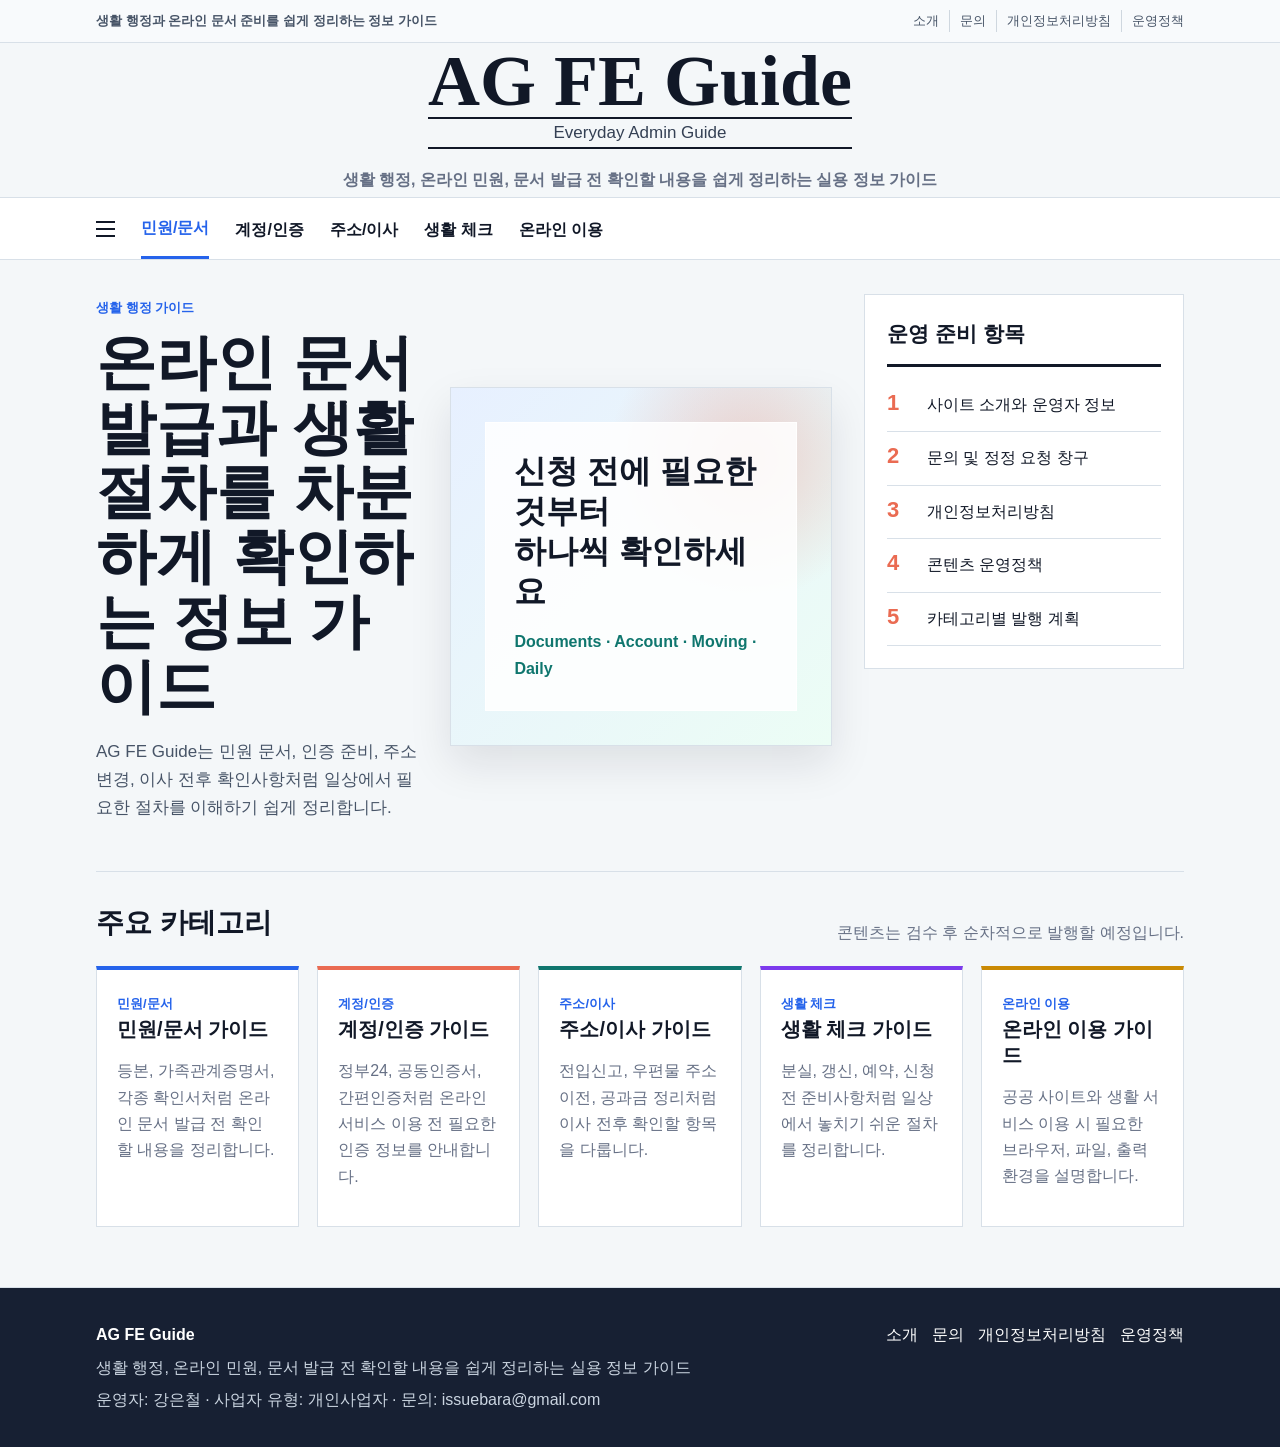
==== index.html @ 49040b3b "Initial ag-fe site" ====
<!doctype html>
<html lang="ko">
<head>
  <meta charset="utf-8">
  <meta name="viewport" content="width=device-width, initial-scale=1">
  <title>AG FE Guide | 생활 행정, 온라인 민원, 문서 발급 전 확인할 내용을 쉽게 정리하는 실용 정보 가이드</title>
  <meta name="description" content="생활 행정, 온라인 민원, 문서 발급 전 확인할 내용을 쉽게 정리하는 실용 정보 가이드">
  <link rel="stylesheet" href="./styles.css">
</head>
<body>
  <header class="topbar">
    <div class="container topbar-inner">
      <span>생활 행정과 온라인 문서 준비를 쉽게 정리하는 정보 가이드</span>
      <nav aria-label="보조 메뉴">
        <a href="./about.html">소개</a>
        <a href="./contact.html">문의</a>
        <a href="./privacy.html">개인정보처리방침</a>
        <a href="./terms.html">운영정책</a>
      </nav>
    </div>
  </header>
  <header class="masthead">
    <a class="logo" href="./" aria-label="AG FE Guide 홈">
      <strong>AG FE Guide</strong>
      <small>Everyday Admin Guide</small>
    </a>
    <p>생활 행정, 온라인 민원, 문서 발급 전 확인할 내용을 쉽게 정리하는 실용 정보 가이드</p>
  </header>
  <nav class="category-nav" aria-label="주요 카테고리">
    <div class="container category-inner">
      <span class="menu-icon" aria-hidden="true"></span>
      <a href="./category-documents.html">민원/문서</a>
        <a href="./category-account.html">계정/인증</a>
        <a href="./category-home.html">주소/이사</a>
        <a href="./category-daily.html">생활 체크</a>
        <a href="./category-digital.html">온라인 이용</a>
    </div>
  </nav>
  <main class="container home">
    <section class="hero">
      <div class="hero-copy">
        <span class="eyebrow">생활 행정 가이드</span>
        <h1>온라인 문서 발급과 생활 절차를 차분하게 확인하는 정보 가이드</h1>
        <p>AG FE Guide는 민원 문서, 인증 준비, 주소 변경, 이사 전후 확인사항처럼 일상에서 필요한 절차를 이해하기 쉽게 정리합니다.</p>
      </div>
      <div class="hero-visual" aria-hidden="true">
        <div class="visual-card">
          <strong>신청 전에 필요한 것부터<br>하나씩 확인하세요</strong>
          <span>Documents · Account · Moving · Daily</span>
        </div>
      </div>
    </section>
    <aside class="side-panel">
      <h2>운영 준비 항목</h2>
      <ol>
        <li><a href="./about.html">사이트 소개와 운영자 정보</a></li>
        <li><a href="./contact.html">문의 및 정정 요청 창구</a></li>
        <li><a href="./privacy.html">개인정보처리방침</a></li>
        <li><a href="./terms.html">콘텐츠 운영정책</a></li>
        <li><a href="./category-documents.html">카테고리별 발행 계획</a></li>
      </ol>
    </aside>
    <section class="section">
      <div class="section-head">
        <h2>주요 카테고리</h2>
        <p>콘텐츠는 검수 후 순차적으로 발행할 예정입니다.</p>
      </div>
      <div class="category-grid">
        <article class="category-card">
  <span class="meta">민원/문서</span>
  <h3><a href="./category-documents.html">민원/문서 가이드</a></h3>
  <p>등본, 가족관계증명서, 각종 확인서처럼 온라인 문서 발급 전 확인할 내용을 정리합니다.</p>
</article>
        <article class="category-card">
  <span class="meta">계정/인증</span>
  <h3><a href="./category-account.html">계정/인증 가이드</a></h3>
  <p>정부24, 공동인증서, 간편인증처럼 온라인 서비스 이용 전 필요한 인증 정보를 안내합니다.</p>
</article>
        <article class="category-card">
  <span class="meta">주소/이사</span>
  <h3><a href="./category-home.html">주소/이사 가이드</a></h3>
  <p>전입신고, 우편물 주소 이전, 공과금 정리처럼 이사 전후 확인할 항목을 다룹니다.</p>
</article>
        <article class="category-card">
  <span class="meta">생활 체크</span>
  <h3><a href="./category-daily.html">생활 체크 가이드</a></h3>
  <p>분실, 갱신, 예약, 신청 전 준비사항처럼 일상에서 놓치기 쉬운 절차를 정리합니다.</p>
</article>
        <article class="category-card">
  <span class="meta">온라인 이용</span>
  <h3><a href="./category-digital.html">온라인 이용 가이드</a></h3>
  <p>공공 사이트와 생활 서비스 이용 시 필요한 브라우저, 파일, 출력 환경을 설명합니다.</p>
</article>
      </div>
    </section>
  </main>
  <footer class="footer">
    <div class="container footer-inner">
      <div>
        <strong>AG FE Guide</strong>
        <p>생활 행정, 온라인 민원, 문서 발급 전 확인할 내용을 쉽게 정리하는 실용 정보 가이드</p>
        <p>운영자: 강은철 · 사업자 유형: 개인사업자 · 문의: issuebara@gmail.com</p>
      </div>
      <nav aria-label="푸터 메뉴">
        <a href="./about.html">소개</a>
        <a href="./contact.html">문의</a>
        <a href="./privacy.html">개인정보처리방침</a>
        <a href="./terms.html">운영정책</a>
      </nav>
    </div>
  </footer>
</body>
</html>
---- styles.css ----
:root {
  --ink: #111827;
  --muted: #667085;
  --line: #d8e0e8;
  --paper: #ffffff;
  --wash: #f4f7f9;
  --blue: #2563eb;
  --teal: #0f766e;
  --coral: #ea6b52;
  --gold: #ca8a04;
}
* { box-sizing: border-box; }
body {
  margin: 0;
  background: var(--wash);
  color: var(--ink);
  font-family: Arial, "Malgun Gothic", sans-serif;
  line-height: 1.65;
}
a { color: inherit; text-decoration: none; }
.container { width: min(1088px, calc(100% - 32px)); margin: 0 auto; }
.topbar {
  background: #f8fafc;
  border-bottom: 1px solid var(--line);
  color: #475467;
  font-size: 13px;
}
.topbar-inner {
  display: flex;
  min-height: 42px;
  align-items: center;
  justify-content: space-between;
  gap: 18px;
}
.topbar span { font-weight: 700; }
.topbar nav { display: flex; flex-wrap: wrap; gap: 0; }
.topbar a { padding: 0 10px; border-right: 1px solid #cfd7df; }
.topbar a:first-child { padding-left: 0; }
.topbar a:last-child { border-right: 0; padding-right: 0; }
.masthead {
  display: grid;
  min-height: 154px;
  place-items: center;
  text-align: center;
}
.logo { display: inline-grid; place-items: center; gap: 2px; }
.logo strong {
  font-family: Georgia, "Times New Roman", serif;
  font-size: clamp(42px, 7vw, 72px);
  line-height: .95;
}
.logo small {
  display: block;
  width: 100%;
  border-top: 2px solid var(--ink);
  border-bottom: 2px solid var(--ink);
  color: #344054;
  font-size: 17px;
}
.masthead p {
  max-width: 760px;
  margin: 10px 0 0;
  color: var(--muted);
  font-weight: 700;
}
.category-nav {
  background: #fff;
  border-top: 1px solid var(--line);
  border-bottom: 1px solid var(--line);
}
.category-inner {
  display: flex;
  min-height: 56px;
  align-items: center;
  gap: 26px;
  overflow-x: auto;
}
.menu-icon, .menu-icon::before, .menu-icon::after {
  display: block;
  width: 19px;
  height: 2px;
  background: var(--ink);
}
.menu-icon { position: relative; flex: 0 0 auto; }
.menu-icon::before, .menu-icon::after { content: ""; position: absolute; left: 0; }
.menu-icon::before { top: -7px; }
.menu-icon::after { top: 7px; }
.category-inner a {
  flex: 0 0 auto;
  padding: 17px 0 15px;
  font-weight: 900;
  font-size: 16px;
}
.category-inner a:first-of-type {
  color: var(--blue);
  border-bottom: 3px solid var(--blue);
}
.home {
  display: grid;
  grid-template-columns: minmax(0, 1fr) 320px;
  gap: 32px;
  padding: 34px 0 60px;
}
.hero {
  display: grid;
  grid-template-columns: minmax(310px, .85fr) minmax(380px, 1fr);
  gap: 30px;
  align-items: center;
}
.hero-copy h1 {
  margin: 10px 0 18px;
  font-size: clamp(38px, 5vw, 60px);
  line-height: 1.08;
}
.eyebrow, .meta { color: var(--blue); font-size: 13px; font-weight: 900; }
.hero-copy p { color: #475467; font-size: 17px; }
.hero-visual {
  min-height: 320px;
  padding: 34px;
  background:
    radial-gradient(circle at 78% 20%, rgba(234,107,82,.28), transparent 34%),
    linear-gradient(135deg, #e7f0ff, #ecfdf5);
  border: 1px solid var(--line);
  box-shadow: 0 18px 40px rgba(15, 23, 42, .1);
}
.visual-card {
  height: 100%;
  min-height: 252px;
  padding: 28px;
  background: rgba(255,255,255,.86);
  border: 1px solid rgba(255,255,255,.9);
}
.visual-card strong { display: block; font-size: 32px; line-height: 1.25; }
.visual-card span { display: inline-block; margin-top: 18px; color: var(--teal); font-weight: 900; }
.side-panel {
  align-self: start;
  padding: 22px;
  background: #fff;
  border: 1px solid var(--line);
}
.side-panel h2 {
  margin: 0 0 12px;
  padding-bottom: 12px;
  border-bottom: 3px solid var(--ink);
  font-size: 21px;
}
.side-panel ol { margin: 0; padding: 0; list-style: none; counter-reset: rank; }
.side-panel li {
  display: grid;
  grid-template-columns: 30px 1fr;
  gap: 10px;
  padding: 13px 0;
  border-bottom: 1px solid var(--line);
  counter-increment: rank;
}
.side-panel li::before {
  content: counter(rank);
  color: var(--coral);
  font-size: 22px;
  font-weight: 900;
  line-height: 1;
}
.section {
  grid-column: 1 / -1;
  padding-top: 28px;
  border-top: 1px solid var(--line);
}
.section-head {
  display: flex;
  align-items: end;
  justify-content: space-between;
  gap: 18px;
  margin-bottom: 20px;
}
.section-head h2 { margin: 0; font-size: 28px; }
.section-head p { margin: 0; color: var(--muted); }
.category-grid {
  display: grid;
  grid-template-columns: repeat(5, minmax(0, 1fr));
  gap: 18px;
}
.category-card {
  min-height: 190px;
  padding: 20px;
  background: #fff;
  border: 1px solid var(--line);
  border-top: 4px solid var(--blue);
}
.category-card:nth-child(2) { border-top-color: var(--coral); }
.category-card:nth-child(3) { border-top-color: var(--teal); }
.category-card:nth-child(4) { border-top-color: #7c3aed; }
.category-card:nth-child(5) { border-top-color: var(--gold); }
.category-card h3 { margin: 0 0 10px; font-size: 20px; line-height: 1.3; }
.category-card p, .page-copy p, .footer p { color: var(--muted); }
.page {
  width: min(900px, calc(100% - 32px));
  margin: 0 auto;
  padding: 42px 0 64px;
}
.page h1 {
  margin: 10px 0 18px;
  padding-bottom: 18px;
  border-bottom: 1px solid var(--line);
  font-size: clamp(34px, 5vw, 52px);
  line-height: 1.12;
}
.page-copy {
  padding: 30px;
  background: #fff;
  border: 1px solid var(--line);
}
.page-copy h2 { margin-top: 30px; font-size: 24px; }
.page-copy ul { padding-left: 20px; }
.footer {
  border-top: 1px solid var(--line);
  background: #172033;
  color: #fff;
  padding: 34px 0;
}
.footer-inner {
  display: flex;
  justify-content: space-between;
  gap: 24px;
}
.footer nav { display: flex; flex-wrap: wrap; gap: 14px; }
.footer p { margin: 6px 0 0; color: #cbd5e1; }
@media (max-width: 960px) {
  .topbar-inner, .section-head, .footer-inner { align-items: flex-start; flex-direction: column; }
  .home { grid-template-columns: 1fr; }
  .hero { grid-template-columns: 1fr; }
  .category-grid { grid-template-columns: repeat(2, minmax(0, 1fr)); }
}
@media (max-width: 580px) {
  .container, .page { width: min(100% - 24px, 1088px); }
  .masthead { min-height: 136px; }
  .category-inner { gap: 18px; }
  .hero-copy h1, .page h1 { font-size: 34px; }
  .category-grid { grid-template-columns: 1fr; }
  .page-copy { padding: 22px; }
}
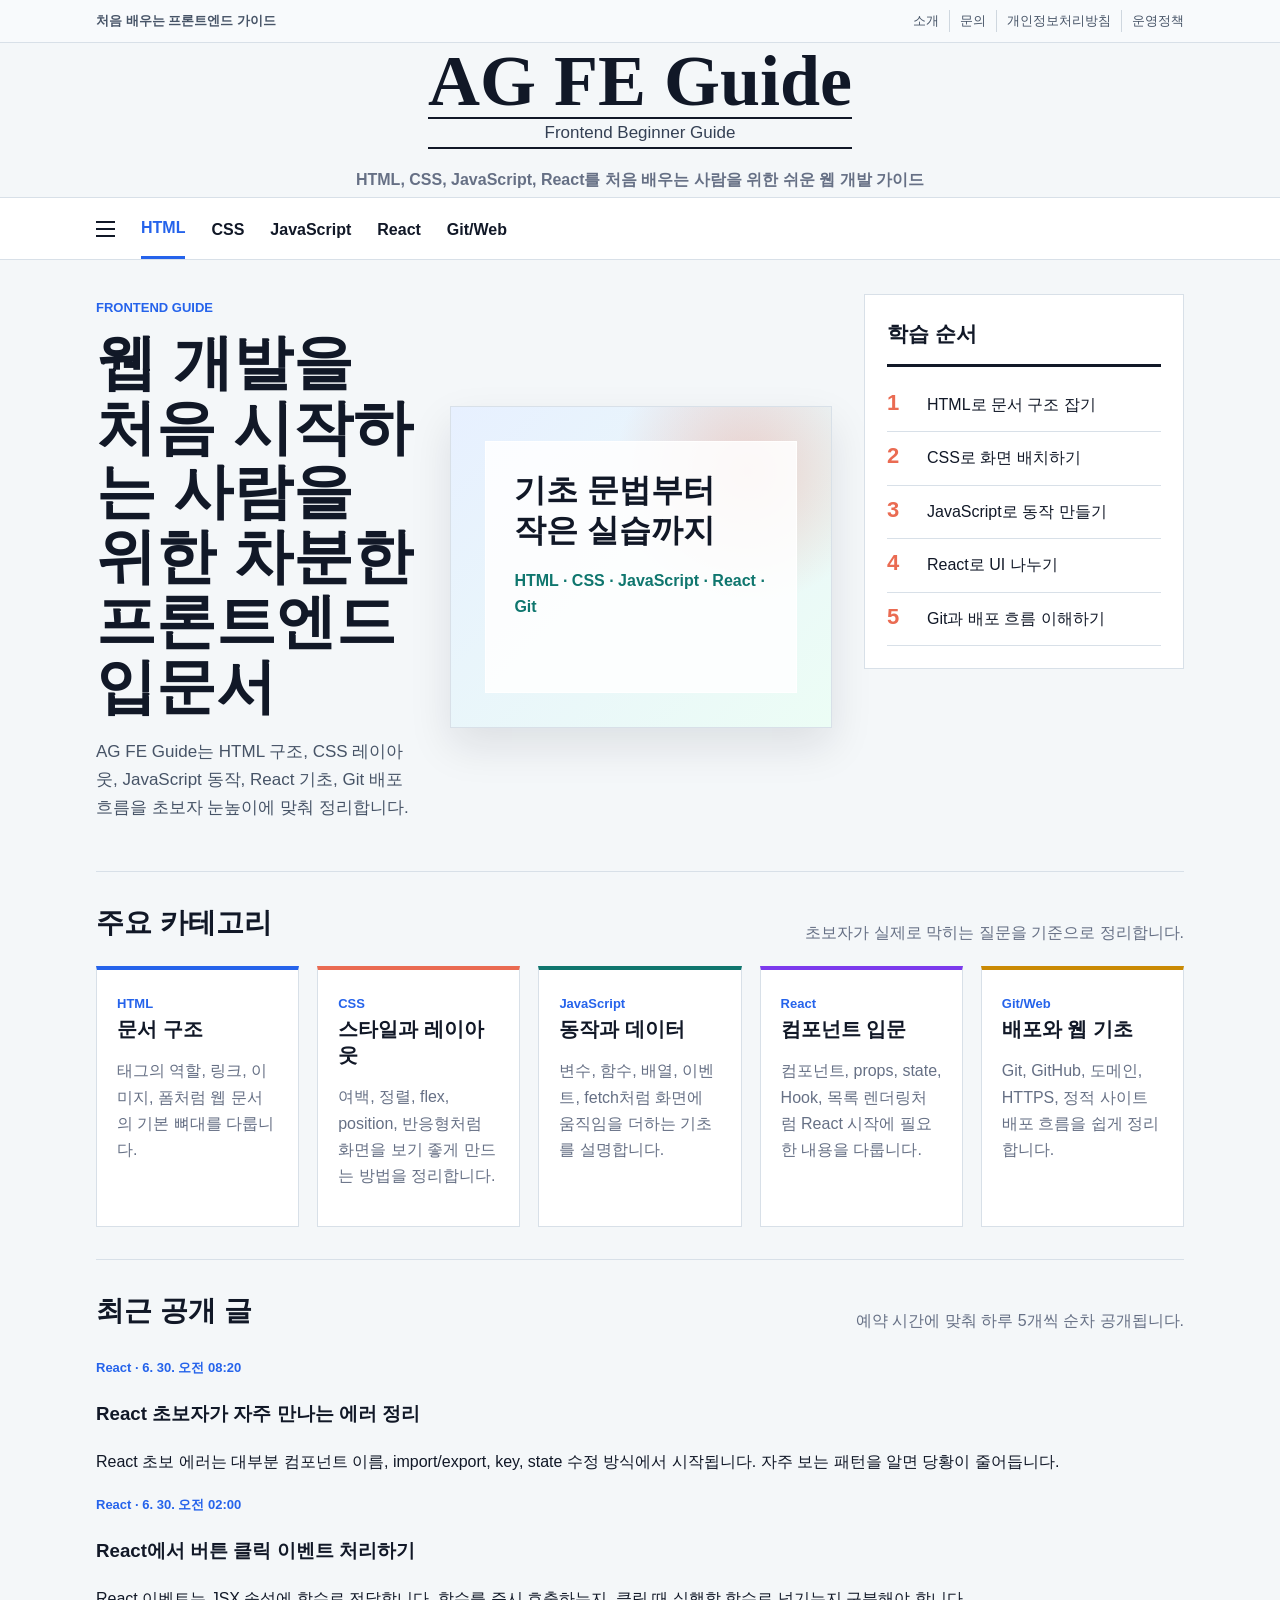
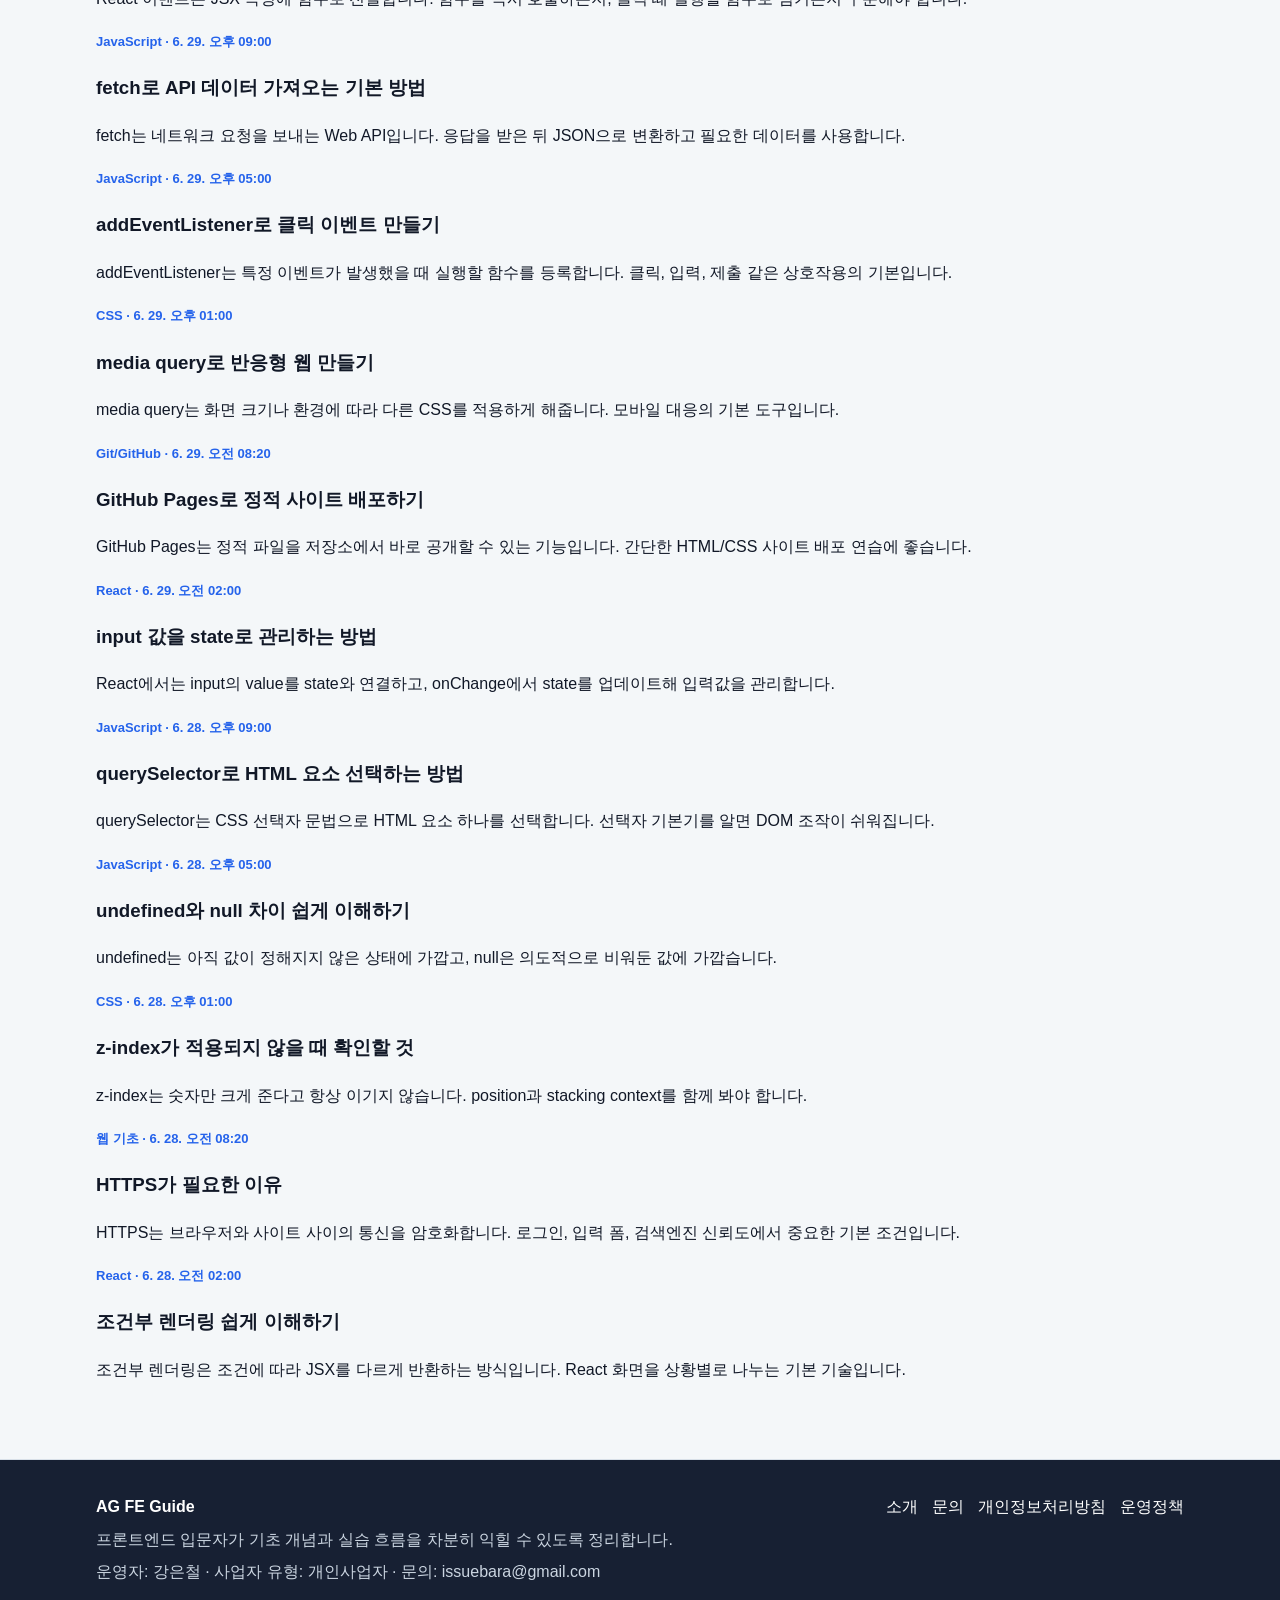
==== commit e4a20683: "Update homepage for frontend scheduled posts" ====
--- a/index.html
+++ b/index.html
@@ -3,14 +3,14 @@
 <head>
   <meta charset="utf-8">
   <meta name="viewport" content="width=device-width, initial-scale=1">
-  <title>AG FE Guide | 생활 행정, 온라인 민원, 문서 발급 전 확인할 내용을 쉽게 정리하는 실용 정보 가이드</title>
-  <meta name="description" content="생활 행정, 온라인 민원, 문서 발급 전 확인할 내용을 쉽게 정리하는 실용 정보 가이드">
+  <title>AG FE Guide | 처음 배우는 프론트엔드 가이드</title>
+  <meta name="description" content="HTML, CSS, JavaScript, React를 처음 배우는 사람을 위한 쉬운 프론트엔드 입문 가이드입니다.">
   <link rel="stylesheet" href="./styles.css">
 </head>
 <body>
   <header class="topbar">
     <div class="container topbar-inner">
-      <span>생활 행정과 온라인 문서 준비를 쉽게 정리하는 정보 가이드</span>
+      <span>처음 배우는 프론트엔드 가이드</span>
       <nav aria-label="보조 메뉴">
         <a href="./about.html">소개</a>
         <a href="./contact.html">문의</a>
@@ -22,83 +22,70 @@
   <header class="masthead">
     <a class="logo" href="./" aria-label="AG FE Guide 홈">
       <strong>AG FE Guide</strong>
-      <small>Everyday Admin Guide</small>
+      <small>Frontend Beginner Guide</small>
     </a>
-    <p>생활 행정, 온라인 민원, 문서 발급 전 확인할 내용을 쉽게 정리하는 실용 정보 가이드</p>
+    <p>HTML, CSS, JavaScript, React를 처음 배우는 사람을 위한 쉬운 웹 개발 가이드</p>
   </header>
   <nav class="category-nav" aria-label="주요 카테고리">
     <div class="container category-inner">
       <span class="menu-icon" aria-hidden="true"></span>
-      <a href="./category-documents.html">민원/문서</a>
-        <a href="./category-account.html">계정/인증</a>
-        <a href="./category-home.html">주소/이사</a>
-        <a href="./category-daily.html">생활 체크</a>
-        <a href="./category-digital.html">온라인 이용</a>
+      <a href="./category-documents.html">HTML</a>
+      <a href="./category-account.html">CSS</a>
+      <a href="./category-home.html">JavaScript</a>
+      <a href="./category-daily.html">React</a>
+      <a href="./category-digital.html">Git/Web</a>
     </div>
   </nav>
   <main class="container home">
     <section class="hero">
       <div class="hero-copy">
-        <span class="eyebrow">생활 행정 가이드</span>
-        <h1>온라인 문서 발급과 생활 절차를 차분하게 확인하는 정보 가이드</h1>
-        <p>AG FE Guide는 민원 문서, 인증 준비, 주소 변경, 이사 전후 확인사항처럼 일상에서 필요한 절차를 이해하기 쉽게 정리합니다.</p>
+        <span class="eyebrow">FRONTEND GUIDE</span>
+        <h1>웹 개발을 처음 시작하는 사람을 위한 차분한 프론트엔드 입문서</h1>
+        <p>AG FE Guide는 HTML 구조, CSS 레이아웃, JavaScript 동작, React 기초, Git 배포 흐름을 초보자 눈높이에 맞춰 정리합니다.</p>
       </div>
       <div class="hero-visual" aria-hidden="true">
         <div class="visual-card">
-          <strong>신청 전에 필요한 것부터<br>하나씩 확인하세요</strong>
-          <span>Documents · Account · Moving · Daily</span>
+          <strong>기초 문법부터<br>작은 실습까지</strong>
+          <span>HTML · CSS · JavaScript · React · Git</span>
         </div>
       </div>
     </section>
     <aside class="side-panel">
-      <h2>운영 준비 항목</h2>
+      <h2>학습 순서</h2>
       <ol>
-        <li><a href="./about.html">사이트 소개와 운영자 정보</a></li>
-        <li><a href="./contact.html">문의 및 정정 요청 창구</a></li>
-        <li><a href="./privacy.html">개인정보처리방침</a></li>
-        <li><a href="./terms.html">콘텐츠 운영정책</a></li>
-        <li><a href="./category-documents.html">카테고리별 발행 계획</a></li>
+        <li><a href="./category-documents.html">HTML로 문서 구조 잡기</a></li>
+        <li><a href="./category-account.html">CSS로 화면 배치하기</a></li>
+        <li><a href="./category-home.html">JavaScript로 동작 만들기</a></li>
+        <li><a href="./category-daily.html">React로 UI 나누기</a></li>
+        <li><a href="./category-digital.html">Git과 배포 흐름 이해하기</a></li>
       </ol>
     </aside>
     <section class="section">
       <div class="section-head">
         <h2>주요 카테고리</h2>
-        <p>콘텐츠는 검수 후 순차적으로 발행할 예정입니다.</p>
+        <p>초보자가 실제로 막히는 질문을 기준으로 정리합니다.</p>
       </div>
       <div class="category-grid">
-        <article class="category-card">
-  <span class="meta">민원/문서</span>
-  <h3><a href="./category-documents.html">민원/문서 가이드</a></h3>
-  <p>등본, 가족관계증명서, 각종 확인서처럼 온라인 문서 발급 전 확인할 내용을 정리합니다.</p>
-</article>
-        <article class="category-card">
-  <span class="meta">계정/인증</span>
-  <h3><a href="./category-account.html">계정/인증 가이드</a></h3>
-  <p>정부24, 공동인증서, 간편인증처럼 온라인 서비스 이용 전 필요한 인증 정보를 안내합니다.</p>
-</article>
-        <article class="category-card">
-  <span class="meta">주소/이사</span>
-  <h3><a href="./category-home.html">주소/이사 가이드</a></h3>
-  <p>전입신고, 우편물 주소 이전, 공과금 정리처럼 이사 전후 확인할 항목을 다룹니다.</p>
-</article>
-        <article class="category-card">
-  <span class="meta">생활 체크</span>
-  <h3><a href="./category-daily.html">생활 체크 가이드</a></h3>
-  <p>분실, 갱신, 예약, 신청 전 준비사항처럼 일상에서 놓치기 쉬운 절차를 정리합니다.</p>
-</article>
-        <article class="category-card">
-  <span class="meta">온라인 이용</span>
-  <h3><a href="./category-digital.html">온라인 이용 가이드</a></h3>
-  <p>공공 사이트와 생활 서비스 이용 시 필요한 브라우저, 파일, 출력 환경을 설명합니다.</p>
-</article>
+        <article class="category-card"><span class="meta">HTML</span><h3><a href="./category-documents.html">문서 구조</a></h3><p>태그의 역할, 링크, 이미지, 폼처럼 웹 문서의 기본 뼈대를 다룹니다.</p></article>
+        <article class="category-card"><span class="meta">CSS</span><h3><a href="./category-account.html">스타일과 레이아웃</a></h3><p>여백, 정렬, flex, position, 반응형처럼 화면을 보기 좋게 만드는 방법을 정리합니다.</p></article>
+        <article class="category-card"><span class="meta">JavaScript</span><h3><a href="./category-home.html">동작과 데이터</a></h3><p>변수, 함수, 배열, 이벤트, fetch처럼 화면에 움직임을 더하는 기초를 설명합니다.</p></article>
+        <article class="category-card"><span class="meta">React</span><h3><a href="./category-daily.html">컴포넌트 입문</a></h3><p>컴포넌트, props, state, Hook, 목록 렌더링처럼 React 시작에 필요한 내용을 다룹니다.</p></article>
+        <article class="category-card"><span class="meta">Git/Web</span><h3><a href="./category-digital.html">배포와 웹 기초</a></h3><p>Git, GitHub, 도메인, HTTPS, 정적 사이트 배포 흐름을 쉽게 정리합니다.</p></article>
       </div>
+    </section>
+    <section class="section">
+      <div class="section-head">
+        <h2>최근 공개 글</h2>
+        <p>예약 시간에 맞춰 하루 5개씩 순차 공개됩니다.</p>
+      </div>
+      <div class="post-grid" data-post-list="latest"></div>
     </section>
   </main>
   <footer class="footer">
     <div class="container footer-inner">
       <div>
         <strong>AG FE Guide</strong>
-        <p>생활 행정, 온라인 민원, 문서 발급 전 확인할 내용을 쉽게 정리하는 실용 정보 가이드</p>
+        <p>프론트엔드 입문자가 기초 개념과 실습 흐름을 차분히 익힐 수 있도록 정리합니다.</p>
         <p>운영자: 강은철 · 사업자 유형: 개인사업자 · 문의: issuebara@gmail.com</p>
       </div>
       <nav aria-label="푸터 메뉴">
@@ -109,5 +96,7 @@
       </nav>
     </div>
   </footer>
+  <script src="./posts-data.js"></script>
+  <script src="./schedule.js"></script>
 </body>
 </html>
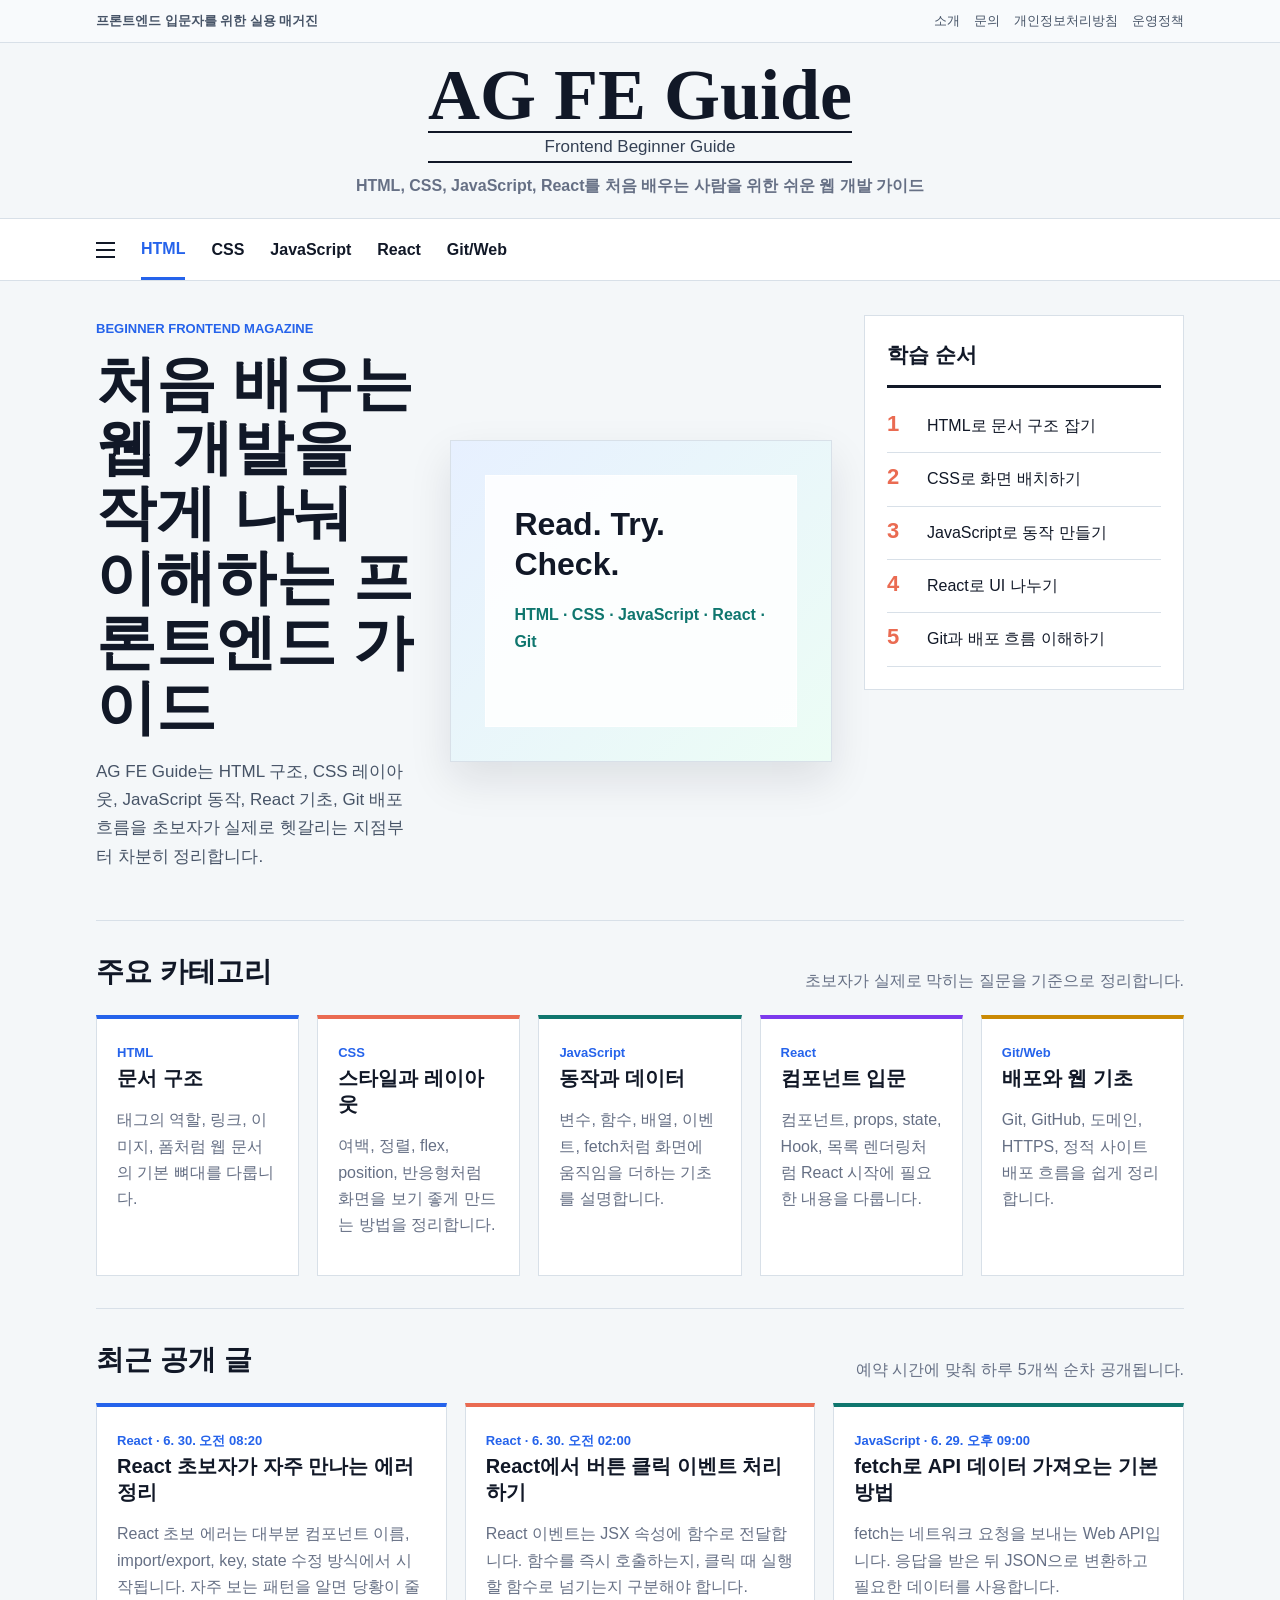
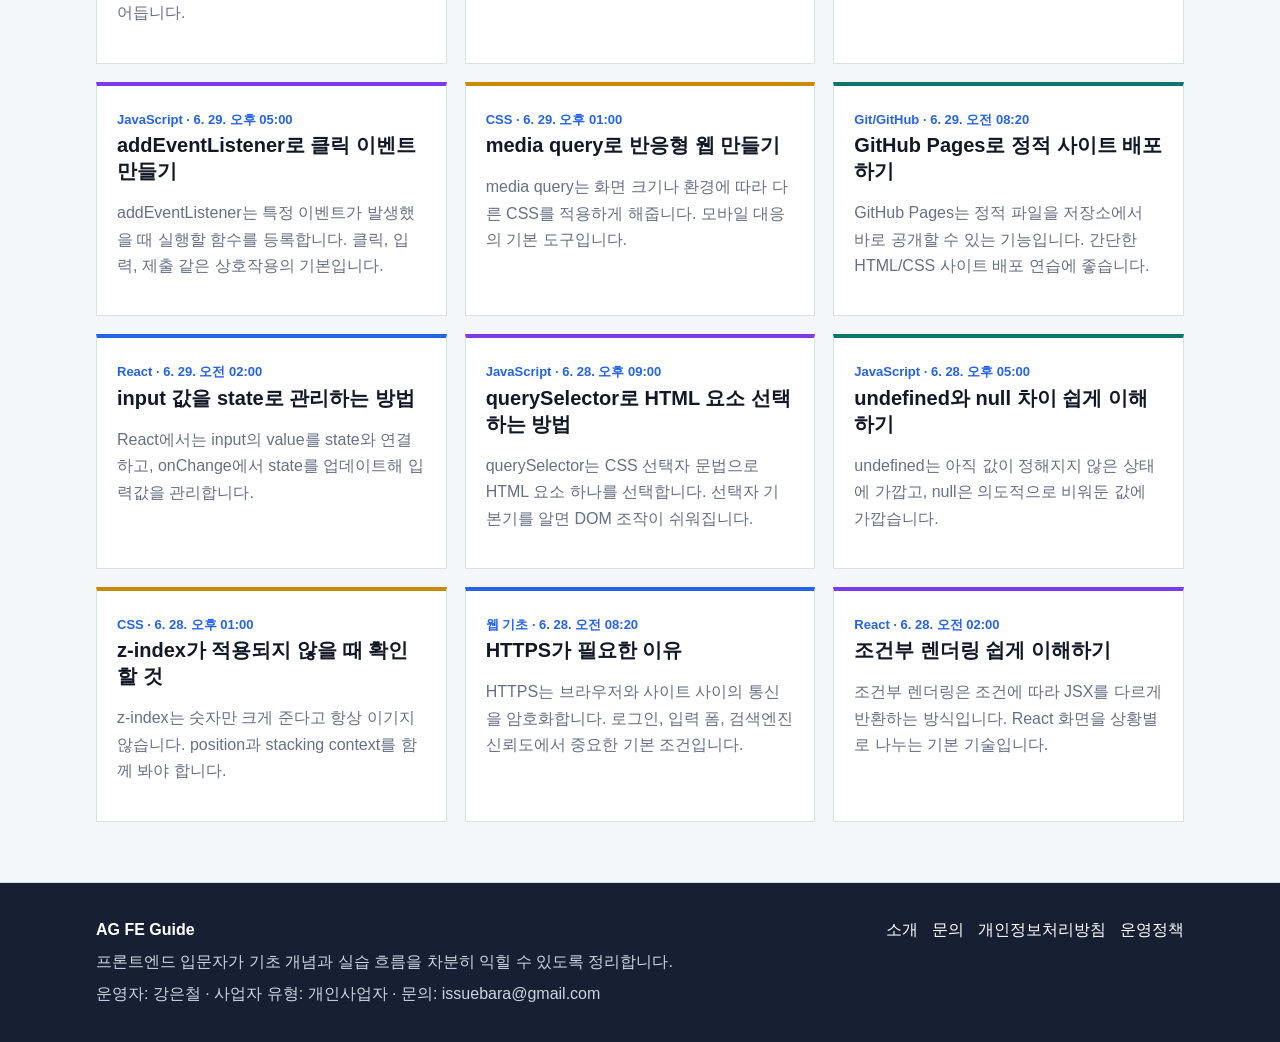
==== commit 26d09d27: "Refine homepage magazine positioning" ====
--- a/index.html
+++ b/index.html
@@ -10,7 +10,7 @@
 <body>
   <header class="topbar">
     <div class="container topbar-inner">
-      <span>처음 배우는 프론트엔드 가이드</span>
+      <span>프론트엔드 입문자를 위한 실용 매거진</span>
       <nav aria-label="보조 메뉴">
         <a href="./about.html">소개</a>
         <a href="./contact.html">문의</a>
@@ -39,14 +39,19 @@
   <main class="container home">
     <section class="hero">
       <div class="hero-copy">
-        <span class="eyebrow">FRONTEND GUIDE</span>
-        <h1>웹 개발을 처음 시작하는 사람을 위한 차분한 프론트엔드 입문서</h1>
-        <p>AG FE Guide는 HTML 구조, CSS 레이아웃, JavaScript 동작, React 기초, Git 배포 흐름을 초보자 눈높이에 맞춰 정리합니다.</p>
+        <span class="eyebrow">BEGINNER FRONTEND MAGAZINE</span>
+        <h1>처음 배우는 웹 개발을 작게 나눠 이해하는 프론트엔드 가이드</h1>
+        <p>AG FE Guide는 HTML 구조, CSS 레이아웃, JavaScript 동작, React 기초, Git 배포 흐름을 초보자가 실제로 헷갈리는 지점부터 차분히 정리합니다.</p>
       </div>
       <div class="hero-visual" aria-hidden="true">
         <div class="visual-card">
-          <strong>기초 문법부터<br>작은 실습까지</strong>
+          <strong>Read. Try. Check.</strong>
           <span>HTML · CSS · JavaScript · React · Git</span>
+          <div class="visual-lines">
+            <i></i>
+            <i></i>
+            <i></i>
+          </div>
         </div>
       </div>
     </section>
--- a/styles.css
+++ b/styles.css
@@ -8,6 +8,7 @@
   --teal: #0f766e;
   --coral: #ea6b52;
   --gold: #ca8a04;
+  --code: #0f172a;
 }
 * { box-sizing: border-box; }
 body {
@@ -18,223 +19,89 @@
   line-height: 1.65;
 }
 a { color: inherit; text-decoration: none; }
+a:hover { color: var(--blue); }
 .container { width: min(1088px, calc(100% - 32px)); margin: 0 auto; }
-.topbar {
-  background: #f8fafc;
-  border-bottom: 1px solid var(--line);
-  color: #475467;
-  font-size: 13px;
-}
-.topbar-inner {
-  display: flex;
-  min-height: 42px;
-  align-items: center;
-  justify-content: space-between;
-  gap: 18px;
-}
+.topbar { background: #f8fafc; border-bottom: 1px solid var(--line); color: #475467; font-size: 13px; }
+.topbar-inner { display: flex; min-height: 42px; align-items: center; justify-content: space-between; gap: 18px; }
 .topbar span { font-weight: 700; }
-.topbar nav { display: flex; flex-wrap: wrap; gap: 0; }
-.topbar a { padding: 0 10px; border-right: 1px solid #cfd7df; }
-.topbar a:first-child { padding-left: 0; }
-.topbar a:last-child { border-right: 0; padding-right: 0; }
-.masthead {
-  display: grid;
-  min-height: 154px;
-  place-items: center;
-  text-align: center;
-}
+.topbar nav, .footer nav { display: flex; flex-wrap: wrap; gap: 14px; }
+.masthead { display: grid; min-height: 154px; place-items: center; text-align: center; padding: 18px 16px; }
 .logo { display: inline-grid; place-items: center; gap: 2px; }
-.logo strong {
-  font-family: Georgia, "Times New Roman", serif;
-  font-size: clamp(42px, 7vw, 72px);
-  line-height: .95;
-}
-.logo small {
-  display: block;
-  width: 100%;
-  border-top: 2px solid var(--ink);
-  border-bottom: 2px solid var(--ink);
-  color: #344054;
-  font-size: 17px;
-}
-.masthead p {
-  max-width: 760px;
-  margin: 10px 0 0;
-  color: var(--muted);
-  font-weight: 700;
-}
-.category-nav {
-  background: #fff;
-  border-top: 1px solid var(--line);
-  border-bottom: 1px solid var(--line);
-}
-.category-inner {
-  display: flex;
-  min-height: 56px;
-  align-items: center;
-  gap: 26px;
-  overflow-x: auto;
-}
-.menu-icon, .menu-icon::before, .menu-icon::after {
-  display: block;
-  width: 19px;
-  height: 2px;
-  background: var(--ink);
-}
+.logo strong { font-family: Georgia, "Times New Roman", serif; font-size: clamp(42px, 7vw, 72px); line-height: .95; }
+.logo small { display: block; width: 100%; border-top: 2px solid var(--ink); border-bottom: 2px solid var(--ink); color: #344054; font-size: 17px; }
+.masthead p { max-width: 760px; margin: 10px 0 0; color: var(--muted); font-weight: 700; }
+.category-nav { background: #fff; border-top: 1px solid var(--line); border-bottom: 1px solid var(--line); }
+.category-inner { display: flex; min-height: 56px; align-items: center; gap: 26px; overflow-x: auto; }
+.menu-icon, .menu-icon::before, .menu-icon::after { display: block; width: 19px; height: 2px; background: var(--ink); }
 .menu-icon { position: relative; flex: 0 0 auto; }
 .menu-icon::before, .menu-icon::after { content: ""; position: absolute; left: 0; }
 .menu-icon::before { top: -7px; }
 .menu-icon::after { top: 7px; }
-.category-inner a {
-  flex: 0 0 auto;
-  padding: 17px 0 15px;
-  font-weight: 900;
-  font-size: 16px;
-}
-.category-inner a:first-of-type {
-  color: var(--blue);
-  border-bottom: 3px solid var(--blue);
-}
-.home {
-  display: grid;
-  grid-template-columns: minmax(0, 1fr) 320px;
-  gap: 32px;
-  padding: 34px 0 60px;
-}
-.hero {
-  display: grid;
-  grid-template-columns: minmax(310px, .85fr) minmax(380px, 1fr);
-  gap: 30px;
-  align-items: center;
-}
-.hero-copy h1 {
-  margin: 10px 0 18px;
-  font-size: clamp(38px, 5vw, 60px);
-  line-height: 1.08;
-}
+.category-inner a { flex: 0 0 auto; padding: 17px 0 15px; font-weight: 900; font-size: 16px; }
+.category-inner a:first-of-type { color: var(--blue); border-bottom: 3px solid var(--blue); }
+.home { display: grid; grid-template-columns: minmax(0, 1fr) 320px; gap: 32px; padding: 34px 0 60px; }
+.hero { display: grid; grid-template-columns: minmax(310px, .85fr) minmax(380px, 1fr); gap: 30px; align-items: center; }
+.hero-copy h1 { margin: 10px 0 18px; font-size: clamp(38px, 5vw, 60px); line-height: 1.08; }
 .eyebrow, .meta { color: var(--blue); font-size: 13px; font-weight: 900; }
 .hero-copy p { color: #475467; font-size: 17px; }
-.hero-visual {
-  min-height: 320px;
-  padding: 34px;
-  background:
-    radial-gradient(circle at 78% 20%, rgba(234,107,82,.28), transparent 34%),
-    linear-gradient(135deg, #e7f0ff, #ecfdf5);
-  border: 1px solid var(--line);
-  box-shadow: 0 18px 40px rgba(15, 23, 42, .1);
-}
-.visual-card {
-  height: 100%;
-  min-height: 252px;
-  padding: 28px;
-  background: rgba(255,255,255,.86);
-  border: 1px solid rgba(255,255,255,.9);
-}
+.hero-visual { min-height: 320px; padding: 34px; background: linear-gradient(135deg, #e7f0ff, #ecfdf5); border: 1px solid var(--line); box-shadow: 0 18px 40px rgba(15, 23, 42, .1); }
+.visual-card { height: 100%; min-height: 252px; padding: 28px; background: rgba(255,255,255,.88); border: 1px solid rgba(255,255,255,.9); }
 .visual-card strong { display: block; font-size: 32px; line-height: 1.25; }
 .visual-card span { display: inline-block; margin-top: 18px; color: var(--teal); font-weight: 900; }
-.side-panel {
-  align-self: start;
-  padding: 22px;
-  background: #fff;
-  border: 1px solid var(--line);
-}
-.side-panel h2 {
-  margin: 0 0 12px;
-  padding-bottom: 12px;
-  border-bottom: 3px solid var(--ink);
-  font-size: 21px;
-}
+.side-panel { align-self: start; padding: 22px; background: #fff; border: 1px solid var(--line); }
+.side-panel h2 { margin: 0 0 12px; padding-bottom: 12px; border-bottom: 3px solid var(--ink); font-size: 21px; }
 .side-panel ol { margin: 0; padding: 0; list-style: none; counter-reset: rank; }
-.side-panel li {
-  display: grid;
-  grid-template-columns: 30px 1fr;
-  gap: 10px;
-  padding: 13px 0;
-  border-bottom: 1px solid var(--line);
-  counter-increment: rank;
-}
-.side-panel li::before {
-  content: counter(rank);
-  color: var(--coral);
-  font-size: 22px;
-  font-weight: 900;
-  line-height: 1;
-}
-.section {
-  grid-column: 1 / -1;
-  padding-top: 28px;
-  border-top: 1px solid var(--line);
-}
-.section-head {
-  display: flex;
-  align-items: end;
-  justify-content: space-between;
-  gap: 18px;
-  margin-bottom: 20px;
-}
+.side-panel li { display: grid; grid-template-columns: 30px 1fr; gap: 10px; padding: 13px 0; border-bottom: 1px solid var(--line); counter-increment: rank; }
+.side-panel li::before { content: counter(rank); color: var(--coral); font-size: 22px; font-weight: 900; line-height: 1; }
+.section { grid-column: 1 / -1; padding-top: 28px; border-top: 1px solid var(--line); }
+.section-head { display: flex; align-items: end; justify-content: space-between; gap: 18px; margin-bottom: 20px; }
 .section-head h2 { margin: 0; font-size: 28px; }
 .section-head p { margin: 0; color: var(--muted); }
-.category-grid {
-  display: grid;
-  grid-template-columns: repeat(5, minmax(0, 1fr));
-  gap: 18px;
-}
-.category-card {
-  min-height: 190px;
-  padding: 20px;
-  background: #fff;
-  border: 1px solid var(--line);
-  border-top: 4px solid var(--blue);
-}
-.category-card:nth-child(2) { border-top-color: var(--coral); }
-.category-card:nth-child(3) { border-top-color: var(--teal); }
-.category-card:nth-child(4) { border-top-color: #7c3aed; }
-.category-card:nth-child(5) { border-top-color: var(--gold); }
-.category-card h3 { margin: 0 0 10px; font-size: 20px; line-height: 1.3; }
-.category-card p, .page-copy p, .footer p { color: var(--muted); }
-.page {
-  width: min(900px, calc(100% - 32px));
-  margin: 0 auto;
-  padding: 42px 0 64px;
-}
-.page h1 {
-  margin: 10px 0 18px;
-  padding-bottom: 18px;
-  border-bottom: 1px solid var(--line);
-  font-size: clamp(34px, 5vw, 52px);
-  line-height: 1.12;
-}
-.page-copy {
-  padding: 30px;
-  background: #fff;
-  border: 1px solid var(--line);
-}
-.page-copy h2 { margin-top: 30px; font-size: 24px; }
-.page-copy ul { padding-left: 20px; }
-.footer {
-  border-top: 1px solid var(--line);
-  background: #172033;
-  color: #fff;
-  padding: 34px 0;
-}
-.footer-inner {
-  display: flex;
-  justify-content: space-between;
-  gap: 24px;
-}
-.footer nav { display: flex; flex-wrap: wrap; gap: 14px; }
+.category-grid, .post-grid { display: grid; grid-template-columns: repeat(3, minmax(0, 1fr)); gap: 18px; }
+.category-grid { grid-template-columns: repeat(5, minmax(0, 1fr)); }
+.category-card, .post-card { min-height: 190px; padding: 20px; background: #fff; border: 1px solid var(--line); border-top: 4px solid var(--blue); }
+.category-card:nth-child(2), .post-card:nth-child(2n) { border-top-color: var(--coral); }
+.category-card:nth-child(3), .post-card:nth-child(3n) { border-top-color: var(--teal); }
+.category-card:nth-child(4), .post-card:nth-child(4n) { border-top-color: #7c3aed; }
+.category-card:nth-child(5), .post-card:nth-child(5n) { border-top-color: var(--gold); }
+.category-card h3, .post-card h3 { margin: 0 0 10px; font-size: 20px; line-height: 1.3; }
+.category-card p, .post-card p, .page-copy p, .footer p, .article-detail p { color: var(--muted); }
+.page { width: min(900px, calc(100% - 32px)); margin: 0 auto; padding: 42px 0 64px; }
+.wide-page { width: min(1088px, calc(100% - 32px)); }
+.page h1, .article-detail h1 { margin: 10px 0 18px; padding-bottom: 18px; border-bottom: 1px solid var(--line); font-size: clamp(34px, 5vw, 52px); line-height: 1.12; }
+.page-copy, .article-detail { padding: 30px; background: #fff; border: 1px solid var(--line); }
+.intro-copy { margin-bottom: 24px; }
+.category-section { border-top: 0; padding-top: 0; }
+.article-page { width: min(920px, calc(100% - 32px)); }
+.article-detail section { margin-top: 32px; }
+.article-detail h2 { margin: 0 0 12px; font-size: 24px; }
+.lead { font-size: 18px; color: #344054; font-weight: 700; }
+pre { overflow-x: auto; padding: 18px; background: var(--code); color: #e5e7eb; border-radius: 6px; line-height: 1.55; }
+code { font-family: Consolas, Monaco, monospace; font-size: 14px; }
+table { width: 100%; border-collapse: collapse; background: #fff; }
+td { padding: 11px 12px; border: 1px solid var(--line); vertical-align: top; }
+tr:first-child td { background: #f8fafc; color: var(--ink); font-weight: 900; }
+.check-list { display: grid; gap: 10px; padding-left: 20px; }
+.doc-link, .related-posts, .eeat-box, .author-box { padding: 18px; background: #f8fafc; border: 1px solid var(--line); }
+.eeat-box { border-left: 4px solid var(--teal); }
+.author-box { border-left: 4px solid var(--blue); }
+.author-box strong { color: var(--ink); }
+.doc-link a, .related-posts a { color: var(--blue); font-weight: 900; }
+.empty-note { grid-column: 1 / -1; padding: 22px; background: #fff; border: 1px solid var(--line); color: var(--muted); }
+.footer { border-top: 1px solid var(--line); background: #172033; color: #fff; padding: 34px 0; }
+.footer-inner { display: flex; justify-content: space-between; gap: 24px; }
 .footer p { margin: 6px 0 0; color: #cbd5e1; }
 @media (max-width: 960px) {
   .topbar-inner, .section-head, .footer-inner { align-items: flex-start; flex-direction: column; }
   .home { grid-template-columns: 1fr; }
   .hero { grid-template-columns: 1fr; }
-  .category-grid { grid-template-columns: repeat(2, minmax(0, 1fr)); }
+  .category-grid, .post-grid { grid-template-columns: repeat(2, minmax(0, 1fr)); }
 }
 @media (max-width: 580px) {
-  .container, .page { width: min(100% - 24px, 1088px); }
+  .container, .page, .wide-page, .article-page { width: min(100% - 24px, 1088px); }
   .masthead { min-height: 136px; }
   .category-inner { gap: 18px; }
-  .hero-copy h1, .page h1 { font-size: 34px; }
-  .category-grid { grid-template-columns: 1fr; }
-  .page-copy { padding: 22px; }
+  .hero-copy h1, .page h1, .article-detail h1 { font-size: 34px; }
+  .category-grid, .post-grid { grid-template-columns: 1fr; }
+  .page-copy, .article-detail { padding: 22px; }
 }
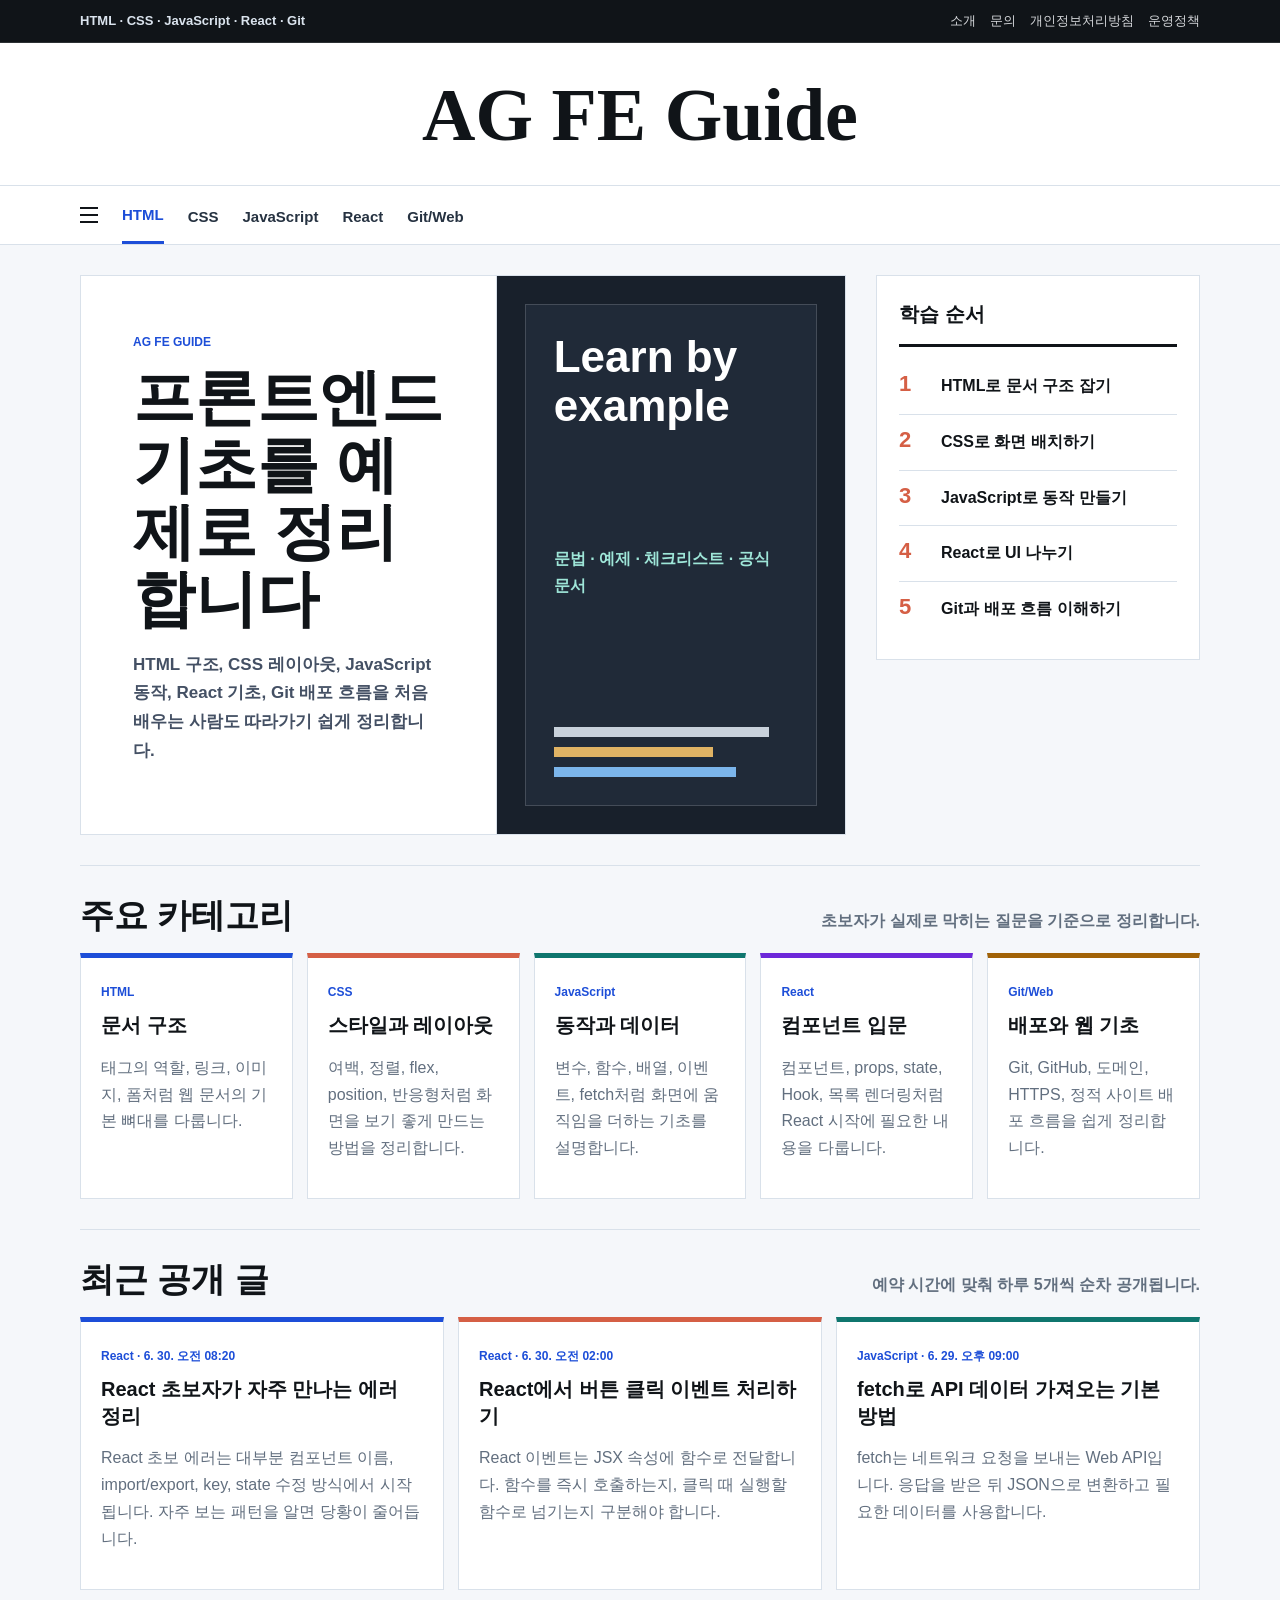
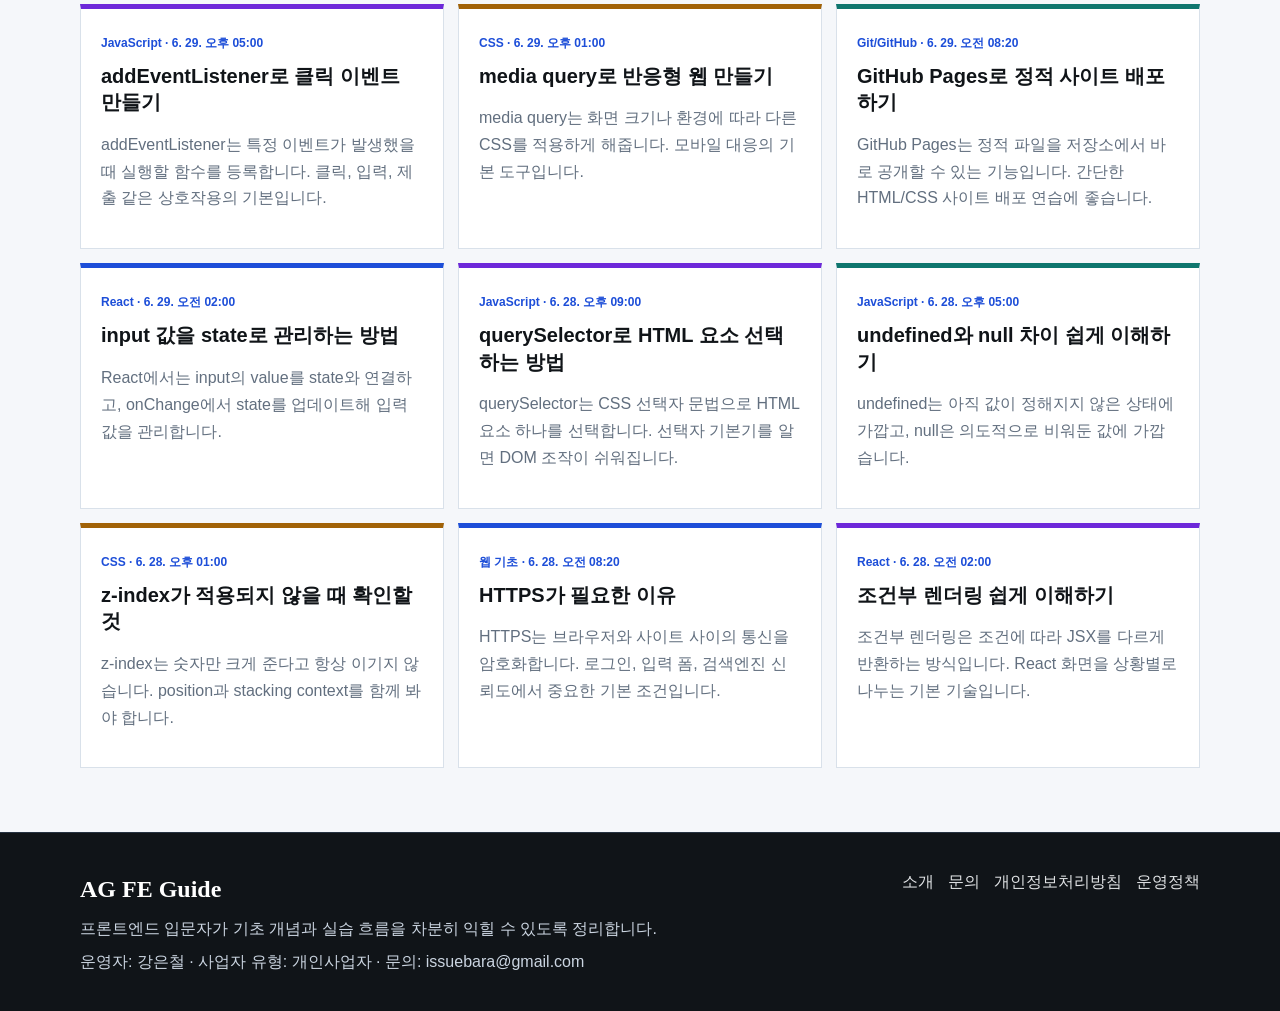
==== commit cfd5a2be: "Simplify homepage developer tone" ====
--- a/index.html
+++ b/index.html
@@ -10,7 +10,7 @@
 <body>
   <header class="topbar">
     <div class="container topbar-inner">
-      <span>프론트엔드 입문자를 위한 실용 매거진</span>
+      <span>HTML · CSS · JavaScript · React · Git</span>
       <nav aria-label="보조 메뉴">
         <a href="./about.html">소개</a>
         <a href="./contact.html">문의</a>
@@ -22,9 +22,7 @@
   <header class="masthead">
     <a class="logo" href="./" aria-label="AG FE Guide 홈">
       <strong>AG FE Guide</strong>
-      <small>Frontend Beginner Guide</small>
     </a>
-    <p>HTML, CSS, JavaScript, React를 처음 배우는 사람을 위한 쉬운 웹 개발 가이드</p>
   </header>
   <nav class="category-nav" aria-label="주요 카테고리">
     <div class="container category-inner">
@@ -39,14 +37,14 @@
   <main class="container home">
     <section class="hero">
       <div class="hero-copy">
-        <span class="eyebrow">BEGINNER FRONTEND MAGAZINE</span>
-        <h1>처음 배우는 웹 개발을 작게 나눠 이해하는 프론트엔드 가이드</h1>
-        <p>AG FE Guide는 HTML 구조, CSS 레이아웃, JavaScript 동작, React 기초, Git 배포 흐름을 초보자가 실제로 헷갈리는 지점부터 차분히 정리합니다.</p>
+        <span class="eyebrow">AG FE GUIDE</span>
+        <h1>프론트엔드 기초를 예제로 정리합니다</h1>
+        <p>HTML 구조, CSS 레이아웃, JavaScript 동작, React 기초, Git 배포 흐름을 처음 배우는 사람도 따라가기 쉽게 정리합니다.</p>
       </div>
       <div class="hero-visual" aria-hidden="true">
         <div class="visual-card">
-          <strong>Read. Try. Check.</strong>
-          <span>HTML · CSS · JavaScript · React · Git</span>
+          <strong>Learn by example</strong>
+          <span>문법 · 예제 · 체크리스트 · 공식 문서</span>
           <div class="visual-lines">
             <i></i>
             <i></i>
--- a/styles.css
+++ b/styles.css
@@ -1,107 +1,185 @@
 :root {
-  --ink: #111827;
-  --muted: #667085;
-  --line: #d8e0e8;
+  --ink: #101418;
+  --muted: #626f7f;
+  --soft: #8a96a5;
+  --line: #d9e1ea;
   --paper: #ffffff;
-  --wash: #f4f7f9;
-  --blue: #2563eb;
+  --wash: #f5f7fa;
+  --blue: #1d4ed8;
   --teal: #0f766e;
-  --coral: #ea6b52;
-  --gold: #ca8a04;
-  --code: #0f172a;
+  --coral: #d55f45;
+  --gold: #a16207;
+  --violet: #6d28d9;
+  --code: #111827;
 }
 * { box-sizing: border-box; }
+html { background: var(--wash); }
 body {
   margin: 0;
   background: var(--wash);
   color: var(--ink);
   font-family: Arial, "Malgun Gothic", sans-serif;
-  line-height: 1.65;
+  line-height: 1.68;
 }
 a { color: inherit; text-decoration: none; }
 a:hover { color: var(--blue); }
-.container { width: min(1088px, calc(100% - 32px)); margin: 0 auto; }
-.topbar { background: #f8fafc; border-bottom: 1px solid var(--line); color: #475467; font-size: 13px; }
+.container { width: min(1120px, calc(100% - 36px)); margin: 0 auto; }
+.topbar {
+  background: #101418;
+  border-bottom: 1px solid rgba(255,255,255,.12);
+  color: #dbe4ee;
+  font-size: 13px;
+}
 .topbar-inner { display: flex; min-height: 42px; align-items: center; justify-content: space-between; gap: 18px; }
-.topbar span { font-weight: 700; }
+.topbar span { font-weight: 800; letter-spacing: 0; }
 .topbar nav, .footer nav { display: flex; flex-wrap: wrap; gap: 14px; }
-.masthead { display: grid; min-height: 154px; place-items: center; text-align: center; padding: 18px 16px; }
-.logo { display: inline-grid; place-items: center; gap: 2px; }
-.logo strong { font-family: Georgia, "Times New Roman", serif; font-size: clamp(42px, 7vw, 72px); line-height: .95; }
-.logo small { display: block; width: 100%; border-top: 2px solid var(--ink); border-bottom: 2px solid var(--ink); color: #344054; font-size: 17px; }
-.masthead p { max-width: 760px; margin: 10px 0 0; color: var(--muted); font-weight: 700; }
-.category-nav { background: #fff; border-top: 1px solid var(--line); border-bottom: 1px solid var(--line); }
-.category-inner { display: flex; min-height: 56px; align-items: center; gap: 26px; overflow-x: auto; }
-.menu-icon, .menu-icon::before, .menu-icon::after { display: block; width: 19px; height: 2px; background: var(--ink); }
+.topbar a { color: #f5f7fa; opacity: .86; }
+.topbar a:hover { opacity: 1; color: #fff; }
+.masthead {
+  display: grid;
+  min-height: 142px;
+  place-items: center;
+  text-align: center;
+  padding: 20px 16px 18px;
+  background: #fff;
+}
+.logo { display: inline-grid; place-items: center; gap: 4px; }
+.logo strong { font-family: Georgia, "Times New Roman", serif; font-size: clamp(42px, 7vw, 74px); line-height: .92; letter-spacing: 0; }
+.logo small { display: block; width: 100%; border-top: 2px solid var(--ink); border-bottom: 2px solid var(--ink); color: #3a4654; font-size: 15px; font-weight: 800; }
+.masthead p { max-width: 760px; margin: 10px 0 0; color: var(--muted); font-weight: 800; }
+.category-nav {
+  position: sticky;
+  top: 0;
+  z-index: 10;
+  background: rgba(255,255,255,.96);
+  border-top: 1px solid var(--line);
+  border-bottom: 1px solid var(--line);
+  backdrop-filter: blur(12px);
+}
+.category-inner { display: flex; min-height: 54px; align-items: center; gap: 24px; overflow-x: auto; }
+.menu-icon, .menu-icon::before, .menu-icon::after { display: block; width: 18px; height: 2px; background: var(--ink); }
 .menu-icon { position: relative; flex: 0 0 auto; }
 .menu-icon::before, .menu-icon::after { content: ""; position: absolute; left: 0; }
 .menu-icon::before { top: -7px; }
 .menu-icon::after { top: 7px; }
-.category-inner a { flex: 0 0 auto; padding: 17px 0 15px; font-weight: 900; font-size: 16px; }
+.category-inner a { flex: 0 0 auto; padding: 16px 0 14px; color: #263241; font-weight: 900; font-size: 15px; }
 .category-inner a:first-of-type { color: var(--blue); border-bottom: 3px solid var(--blue); }
-.home { display: grid; grid-template-columns: minmax(0, 1fr) 320px; gap: 32px; padding: 34px 0 60px; }
-.hero { display: grid; grid-template-columns: minmax(310px, .85fr) minmax(380px, 1fr); gap: 30px; align-items: center; }
-.hero-copy h1 { margin: 10px 0 18px; font-size: clamp(38px, 5vw, 60px); line-height: 1.08; }
-.eyebrow, .meta { color: var(--blue); font-size: 13px; font-weight: 900; }
-.hero-copy p { color: #475467; font-size: 17px; }
-.hero-visual { min-height: 320px; padding: 34px; background: linear-gradient(135deg, #e7f0ff, #ecfdf5); border: 1px solid var(--line); box-shadow: 0 18px 40px rgba(15, 23, 42, .1); }
-.visual-card { height: 100%; min-height: 252px; padding: 28px; background: rgba(255,255,255,.88); border: 1px solid rgba(255,255,255,.9); }
-.visual-card strong { display: block; font-size: 32px; line-height: 1.25; }
-.visual-card span { display: inline-block; margin-top: 18px; color: var(--teal); font-weight: 900; }
-.side-panel { align-self: start; padding: 22px; background: #fff; border: 1px solid var(--line); }
-.side-panel h2 { margin: 0 0 12px; padding-bottom: 12px; border-bottom: 3px solid var(--ink); font-size: 21px; }
+.home { display: grid; grid-template-columns: minmax(0, 1fr) 324px; gap: 30px; padding: 30px 0 64px; }
+.hero {
+  display: grid;
+  grid-template-columns: minmax(300px, .95fr) minmax(340px, .8fr);
+  gap: 0;
+  align-items: stretch;
+  min-height: 372px;
+  background: #fff;
+  border: 1px solid var(--line);
+}
+.hero-copy { padding: clamp(28px, 5vw, 52px); }
+.hero-copy h1 { margin: 10px 0 18px; font-size: clamp(36px, 5vw, 62px); line-height: 1.08; letter-spacing: 0; }
+.eyebrow, .meta { color: var(--blue); font-size: 12px; font-weight: 900; }
+.hero-copy p { max-width: 680px; color: #445064; font-size: 17px; font-weight: 700; }
+.hero-visual {
+  display: grid;
+  min-height: 320px;
+  padding: 28px;
+  background: #18202b;
+  color: #fff;
+  border-left: 1px solid var(--line);
+}
+.visual-card {
+  display: flex;
+  min-height: 100%;
+  flex-direction: column;
+  justify-content: space-between;
+  padding: 28px;
+  border: 1px solid rgba(255,255,255,.16);
+  background: #202a38;
+}
+.visual-card strong { display: block; font-size: clamp(30px, 4vw, 44px); line-height: 1.1; }
+.visual-card span { display: inline-block; margin-top: 18px; color: #9ee6d8; font-weight: 900; }
+.visual-lines { display: grid; gap: 10px; margin-top: 30px; }
+.visual-lines i { display: block; height: 10px; background: #dbe4ee; opacity: .9; }
+.visual-lines i:nth-child(1) { width: 92%; }
+.visual-lines i:nth-child(2) { width: 68%; background: #f6c36a; }
+.visual-lines i:nth-child(3) { width: 78%; background: #86c5ff; }
+.side-panel {
+  align-self: start;
+  padding: 22px;
+  background: #fff;
+  border: 1px solid var(--line);
+}
+.side-panel h2 { margin: 0 0 12px; padding-bottom: 12px; border-bottom: 3px solid var(--ink); font-size: 20px; }
 .side-panel ol { margin: 0; padding: 0; list-style: none; counter-reset: rank; }
-.side-panel li { display: grid; grid-template-columns: 30px 1fr; gap: 10px; padding: 13px 0; border-bottom: 1px solid var(--line); counter-increment: rank; }
+.side-panel li { display: grid; grid-template-columns: 32px 1fr; gap: 10px; padding: 14px 0; border-bottom: 1px solid var(--line); counter-increment: rank; }
+.side-panel li:last-child { border-bottom: 0; }
 .side-panel li::before { content: counter(rank); color: var(--coral); font-size: 22px; font-weight: 900; line-height: 1; }
-.section { grid-column: 1 / -1; padding-top: 28px; border-top: 1px solid var(--line); }
-.section-head { display: flex; align-items: end; justify-content: space-between; gap: 18px; margin-bottom: 20px; }
-.section-head h2 { margin: 0; font-size: 28px; }
-.section-head p { margin: 0; color: var(--muted); }
-.category-grid, .post-grid { display: grid; grid-template-columns: repeat(3, minmax(0, 1fr)); gap: 18px; }
+.side-panel a { font-weight: 800; }
+.section { grid-column: 1 / -1; padding-top: 30px; border-top: 1px solid var(--line); }
+.section-head { display: flex; align-items: end; justify-content: space-between; gap: 18px; margin-bottom: 18px; }
+.section-head h2 { margin: 0; font-size: clamp(25px, 3vw, 34px); line-height: 1.15; }
+.section-head p { margin: 0; color: var(--muted); font-weight: 700; }
+.category-grid, .post-grid { display: grid; grid-template-columns: repeat(3, minmax(0, 1fr)); gap: 14px; }
 .category-grid { grid-template-columns: repeat(5, minmax(0, 1fr)); }
-.category-card, .post-card { min-height: 190px; padding: 20px; background: #fff; border: 1px solid var(--line); border-top: 4px solid var(--blue); }
+.category-card, .post-card {
+  min-height: 188px;
+  padding: 20px;
+  background: #fff;
+  border: 1px solid var(--line);
+  border-top: 5px solid var(--blue);
+  transition: transform .18s ease, box-shadow .18s ease, border-color .18s ease;
+}
+.category-card:hover, .post-card:hover { transform: translateY(-3px); box-shadow: 0 14px 28px rgba(16, 20, 24, .08); border-color: #bcc8d6; }
 .category-card:nth-child(2), .post-card:nth-child(2n) { border-top-color: var(--coral); }
 .category-card:nth-child(3), .post-card:nth-child(3n) { border-top-color: var(--teal); }
-.category-card:nth-child(4), .post-card:nth-child(4n) { border-top-color: #7c3aed; }
+.category-card:nth-child(4), .post-card:nth-child(4n) { border-top-color: var(--violet); }
 .category-card:nth-child(5), .post-card:nth-child(5n) { border-top-color: var(--gold); }
-.category-card h3, .post-card h3 { margin: 0 0 10px; font-size: 20px; line-height: 1.3; }
+.category-card h3, .post-card h3 { margin: 0 0 10px; font-size: 20px; line-height: 1.32; letter-spacing: 0; }
 .category-card p, .post-card p, .page-copy p, .footer p, .article-detail p { color: var(--muted); }
-.page { width: min(900px, calc(100% - 32px)); margin: 0 auto; padding: 42px 0 64px; }
-.wide-page { width: min(1088px, calc(100% - 32px)); }
-.page h1, .article-detail h1 { margin: 10px 0 18px; padding-bottom: 18px; border-bottom: 1px solid var(--line); font-size: clamp(34px, 5vw, 52px); line-height: 1.12; }
-.page-copy, .article-detail { padding: 30px; background: #fff; border: 1px solid var(--line); }
+.post-card .meta, .category-card .meta { display: inline-block; margin-bottom: 10px; }
+.page { width: min(920px, calc(100% - 36px)); margin: 0 auto; padding: 42px 0 68px; }
+.wide-page { width: min(1120px, calc(100% - 36px)); }
+.page h1, .article-detail h1 { margin: 10px 0 18px; padding-bottom: 18px; border-bottom: 1px solid var(--line); font-size: clamp(34px, 5vw, 54px); line-height: 1.12; letter-spacing: 0; }
+.page-copy, .article-detail { padding: clamp(24px, 4vw, 40px); background: #fff; border: 1px solid var(--line); }
 .intro-copy { margin-bottom: 24px; }
 .category-section { border-top: 0; padding-top: 0; }
-.article-page { width: min(920px, calc(100% - 32px)); }
-.article-detail section { margin-top: 32px; }
-.article-detail h2 { margin: 0 0 12px; font-size: 24px; }
-.lead { font-size: 18px; color: #344054; font-weight: 700; }
-pre { overflow-x: auto; padding: 18px; background: var(--code); color: #e5e7eb; border-radius: 6px; line-height: 1.55; }
+.article-page { width: min(920px, calc(100% - 36px)); }
+.article-detail { font-size: 17px; }
+.article-detail section { margin-top: 34px; }
+.article-detail h2 { margin: 0 0 12px; font-size: 25px; line-height: 1.25; }
+.lead { font-size: 19px; color: #344054; font-weight: 800; }
+pre { overflow-x: auto; padding: 18px; background: var(--code); color: #e5e7eb; border-radius: 8px; line-height: 1.55; }
 code { font-family: Consolas, Monaco, monospace; font-size: 14px; }
 table { width: 100%; border-collapse: collapse; background: #fff; }
-td { padding: 11px 12px; border: 1px solid var(--line); vertical-align: top; }
-tr:first-child td { background: #f8fafc; color: var(--ink); font-weight: 900; }
+td { padding: 12px 13px; border: 1px solid var(--line); vertical-align: top; }
+tr:first-child td { background: #f2f5f8; color: var(--ink); font-weight: 900; }
 .check-list { display: grid; gap: 10px; padding-left: 20px; }
-.doc-link, .related-posts, .eeat-box, .author-box { padding: 18px; background: #f8fafc; border: 1px solid var(--line); }
+.doc-link, .related-posts, .eeat-box, .author-box { padding: 18px; background: #f8fafc; border: 1px solid var(--line); border-radius: 8px; }
 .eeat-box { border-left: 4px solid var(--teal); }
 .author-box { border-left: 4px solid var(--blue); }
 .author-box strong { color: var(--ink); }
 .doc-link a, .related-posts a { color: var(--blue); font-weight: 900; }
 .empty-note { grid-column: 1 / -1; padding: 22px; background: #fff; border: 1px solid var(--line); color: var(--muted); }
-.footer { border-top: 1px solid var(--line); background: #172033; color: #fff; padding: 34px 0; }
+.footer { border-top: 1px solid #263241; background: #101418; color: #fff; padding: 36px 0; }
 .footer-inner { display: flex; justify-content: space-between; gap: 24px; }
+.footer strong { font-family: Georgia, "Times New Roman", serif; font-size: 24px; }
 .footer p { margin: 6px 0 0; color: #cbd5e1; }
-@media (max-width: 960px) {
+.footer a { color: #f8fafc; opacity: .9; }
+.footer a:hover { opacity: 1; color: #fff; }
+@media (max-width: 1000px) {
   .topbar-inner, .section-head, .footer-inner { align-items: flex-start; flex-direction: column; }
   .home { grid-template-columns: 1fr; }
   .hero { grid-template-columns: 1fr; }
+  .hero-visual { border-left: 0; border-top: 1px solid var(--line); }
   .category-grid, .post-grid { grid-template-columns: repeat(2, minmax(0, 1fr)); }
 }
-@media (max-width: 580px) {
-  .container, .page, .wide-page, .article-page { width: min(100% - 24px, 1088px); }
-  .masthead { min-height: 136px; }
+@media (max-width: 640px) {
+  .container, .page, .wide-page, .article-page { width: min(100% - 24px, 1120px); }
+  .masthead { min-height: 128px; }
   .category-inner { gap: 18px; }
+  .home { padding-top: 20px; }
+  .hero-copy { padding: 24px; }
   .hero-copy h1, .page h1, .article-detail h1 { font-size: 34px; }
   .category-grid, .post-grid { grid-template-columns: 1fr; }
   .page-copy, .article-detail { padding: 22px; }
+  .visual-card { padding: 22px; }
 }
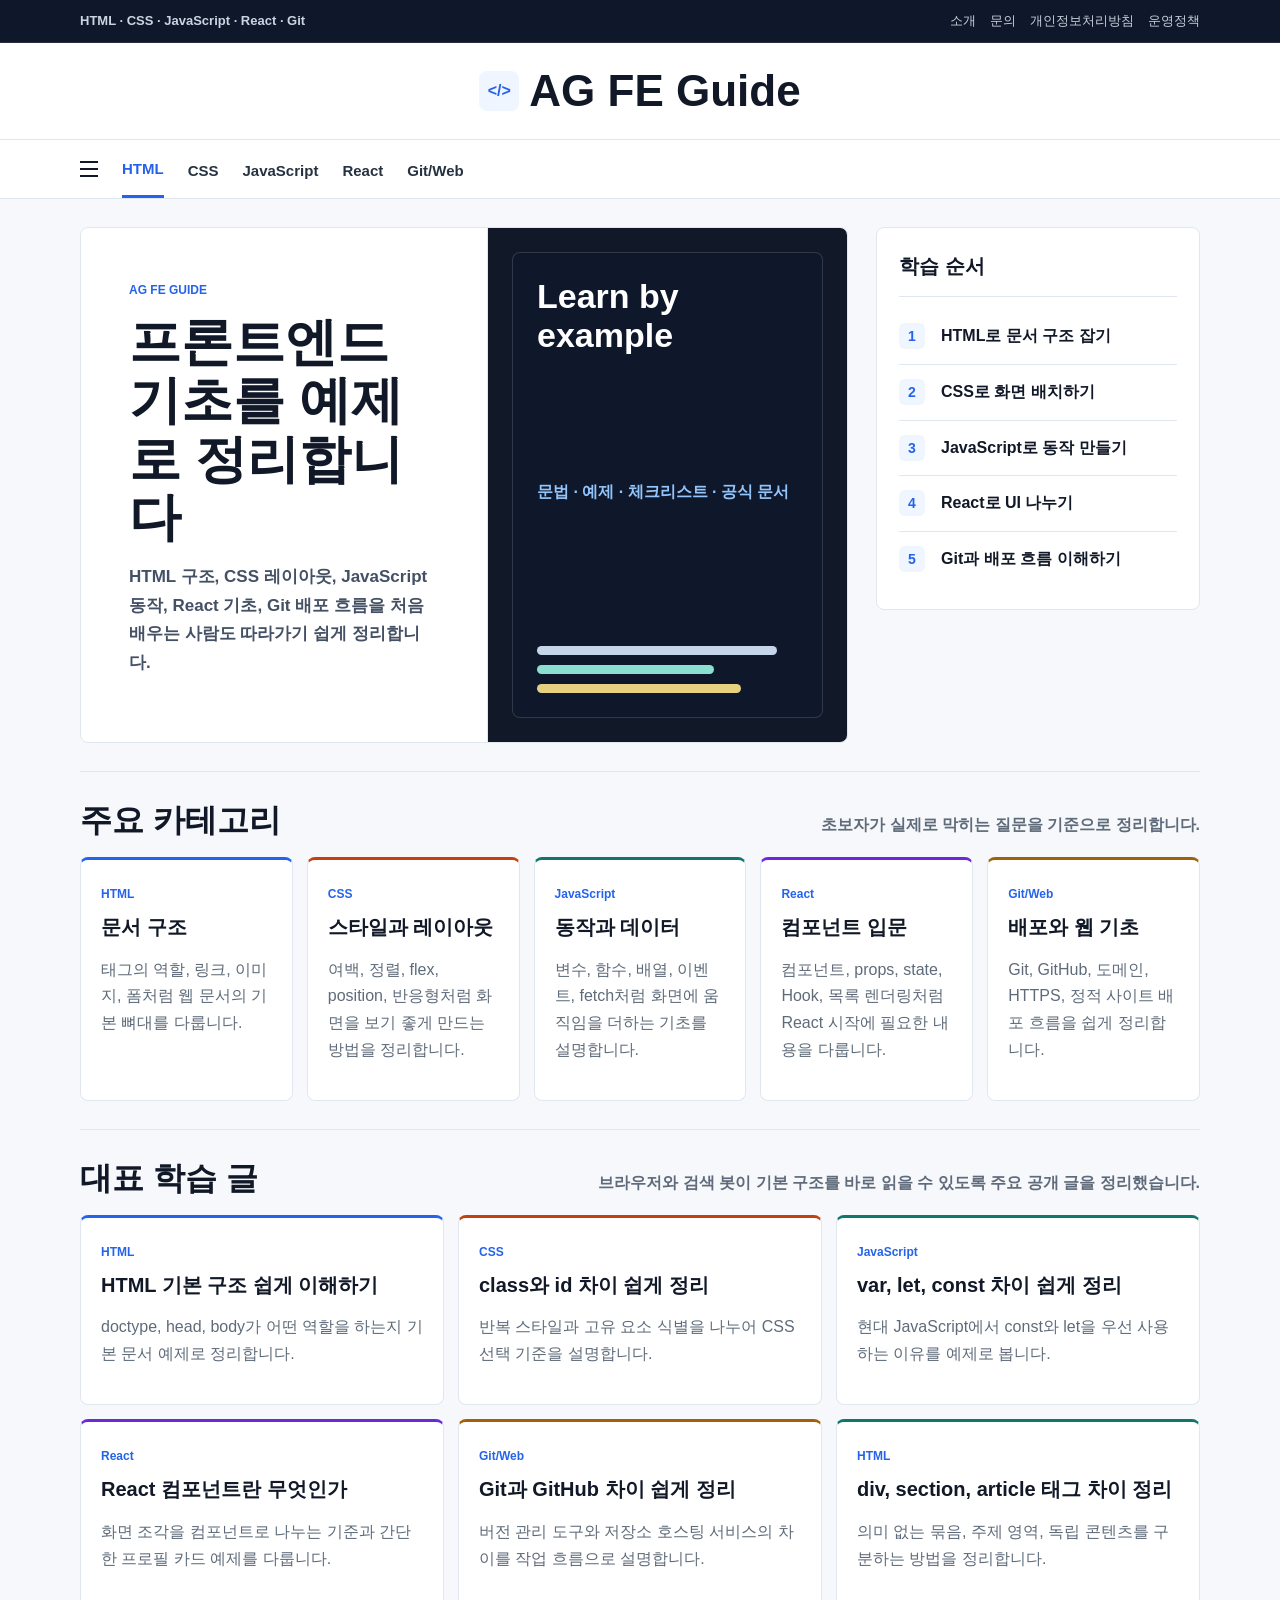
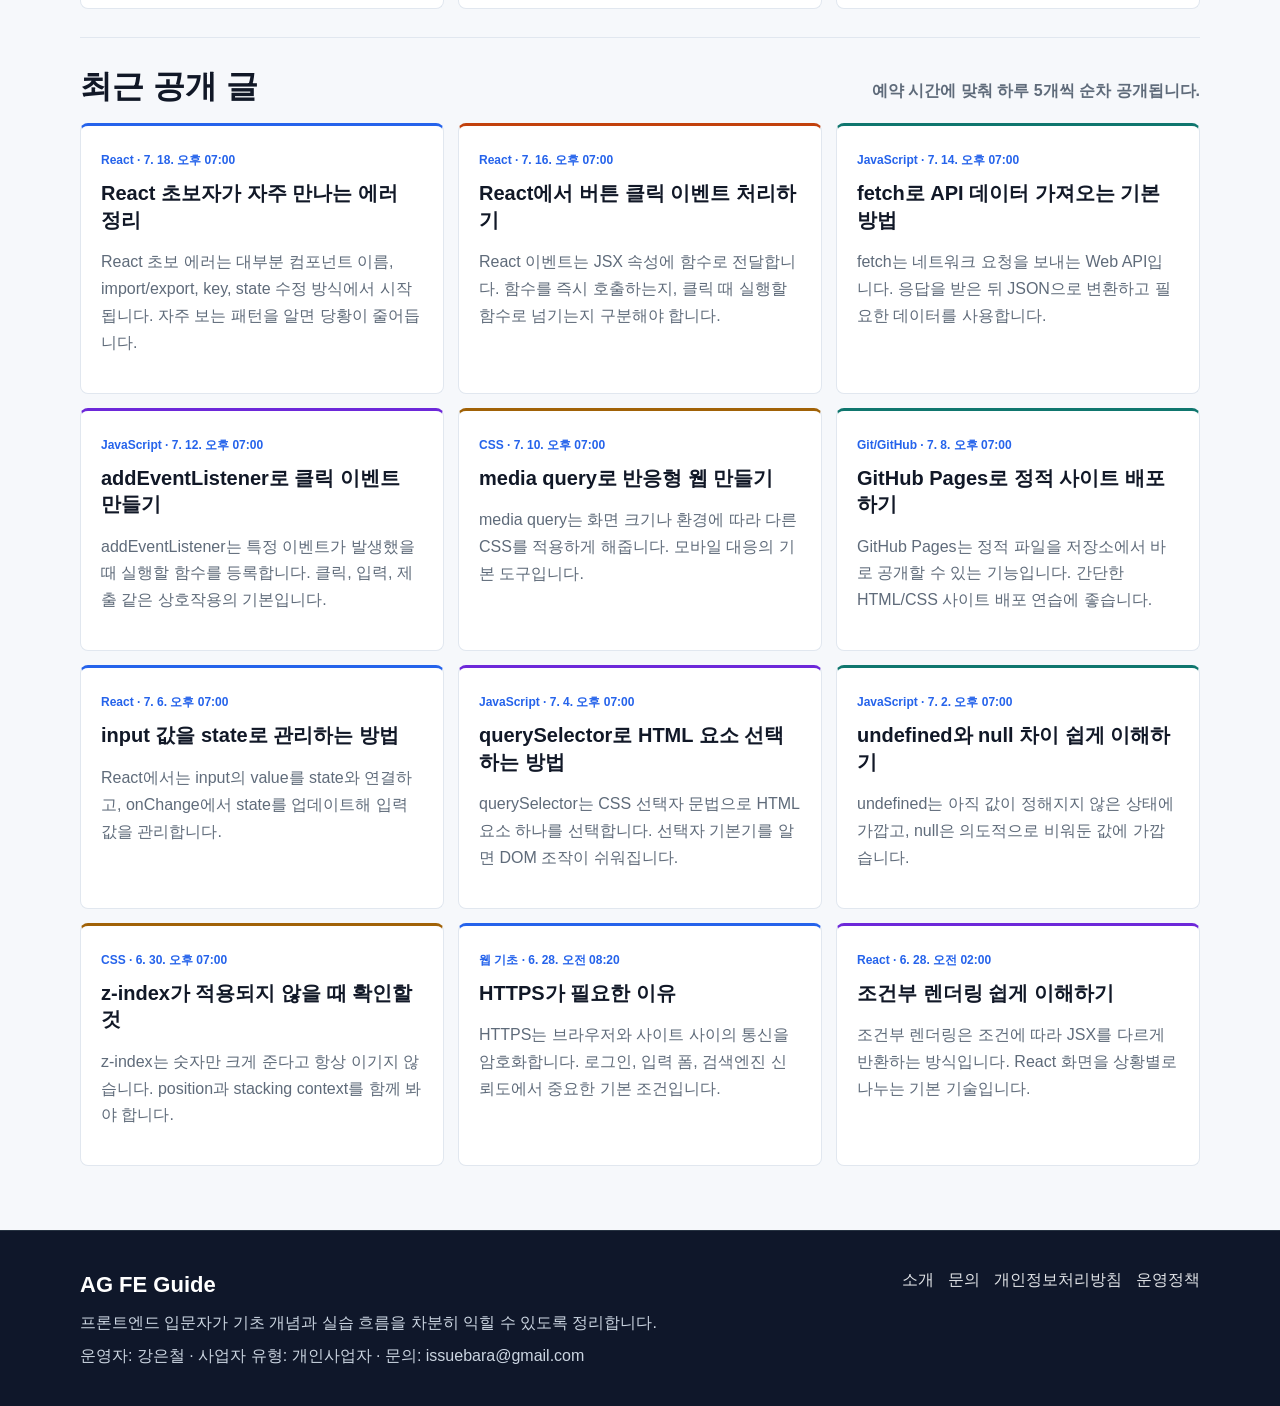
==== commit 914aabf7: "Add static representative articles for crawler readability" ====
--- a/index.html
+++ b/index.html
@@ -76,6 +76,20 @@
         <article class="category-card"><span class="meta">Git/Web</span><h3><a href="./category-digital.html">배포와 웹 기초</a></h3><p>Git, GitHub, 도메인, HTTPS, 정적 사이트 배포 흐름을 쉽게 정리합니다.</p></article>
       </div>
     </section>
+    <section class="section static-articles" aria-labelledby="static-articles-title">
+      <div class="section-head">
+        <h2 id="static-articles-title">대표 학습 글</h2>
+        <p>브라우저와 검색 봇이 기본 구조를 바로 읽을 수 있도록 주요 공개 글을 정리했습니다.</p>
+      </div>
+      <div class="post-grid">
+        <article class="post-card"><span class="meta">HTML</span><h3><a href="./post.html?slug=html-basic-structure">HTML 기본 구조 쉽게 이해하기</a></h3><p>doctype, head, body가 어떤 역할을 하는지 기본 문서 예제로 정리합니다.</p></article>
+        <article class="post-card"><span class="meta">CSS</span><h3><a href="./post.html?slug=css-class-id-difference">class와 id 차이 쉽게 정리</a></h3><p>반복 스타일과 고유 요소 식별을 나누어 CSS 선택 기준을 설명합니다.</p></article>
+        <article class="post-card"><span class="meta">JavaScript</span><h3><a href="./post.html?slug=js-var-let-const">var, let, const 차이 쉽게 정리</a></h3><p>현대 JavaScript에서 const와 let을 우선 사용하는 이유를 예제로 봅니다.</p></article>
+        <article class="post-card"><span class="meta">React</span><h3><a href="./post.html?slug=react-component-intro">React 컴포넌트란 무엇인가</a></h3><p>화면 조각을 컴포넌트로 나누는 기준과 간단한 프로필 카드 예제를 다룹니다.</p></article>
+        <article class="post-card"><span class="meta">Git/Web</span><h3><a href="./post.html?slug=git-github-difference">Git과 GitHub 차이 쉽게 정리</a></h3><p>버전 관리 도구와 저장소 호스팅 서비스의 차이를 작업 흐름으로 설명합니다.</p></article>
+        <article class="post-card"><span class="meta">HTML</span><h3><a href="./post.html?slug=html-div-section-article">div, section, article 태그 차이 정리</a></h3><p>의미 없는 묶음, 주제 영역, 독립 콘텐츠를 구분하는 방법을 정리합니다.</p></article>
+      </div>
+    </section>
     <section class="section">
       <div class="section-head">
         <h2>최근 공개 글</h2>
--- a/styles.css
+++ b/styles.css
@@ -1,16 +1,16 @@
 :root {
-  --ink: #101418;
-  --muted: #626f7f;
-  --soft: #8a96a5;
-  --line: #d9e1ea;
+  --ink: #111827;
+  --muted: #5f6b7a;
+  --soft: #8b98a8;
+  --line: #e1e7ef;
   --paper: #ffffff;
-  --wash: #f5f7fa;
-  --blue: #1d4ed8;
+  --wash: #f6f8fb;
+  --blue: #2563eb;
   --teal: #0f766e;
-  --coral: #d55f45;
+  --coral: #c2410c;
   --gold: #a16207;
   --violet: #6d28d9;
-  --code: #111827;
+  --code: #0f172a;
 }
 * { box-sizing: border-box; }
 html { background: var(--wash); }
@@ -25,28 +25,38 @@
 a:hover { color: var(--blue); }
 .container { width: min(1120px, calc(100% - 36px)); margin: 0 auto; }
 .topbar {
-  background: #101418;
-  border-bottom: 1px solid rgba(255,255,255,.12);
-  color: #dbe4ee;
+  background: #0f172a;
+  border-bottom: 1px solid rgba(255,255,255,.1);
+  color: #cbd5e1;
   font-size: 13px;
 }
 .topbar-inner { display: flex; min-height: 42px; align-items: center; justify-content: space-between; gap: 18px; }
 .topbar span { font-weight: 800; letter-spacing: 0; }
 .topbar nav, .footer nav { display: flex; flex-wrap: wrap; gap: 14px; }
-.topbar a { color: #f5f7fa; opacity: .86; }
+.topbar a { color: #e5edf7; opacity: .86; }
 .topbar a:hover { opacity: 1; color: #fff; }
 .masthead {
   display: grid;
-  min-height: 142px;
+  min-height: 96px;
   place-items: center;
   text-align: center;
-  padding: 20px 16px 18px;
-  background: #fff;
-}
-.logo { display: inline-grid; place-items: center; gap: 4px; }
-.logo strong { font-family: Georgia, "Times New Roman", serif; font-size: clamp(42px, 7vw, 74px); line-height: .92; letter-spacing: 0; }
-.logo small { display: block; width: 100%; border-top: 2px solid var(--ink); border-bottom: 2px solid var(--ink); color: #3a4654; font-size: 15px; font-weight: 800; }
-.masthead p { max-width: 760px; margin: 10px 0 0; color: var(--muted); font-weight: 800; }
+  padding: 18px 16px;
+  background: #fff;
+}
+.logo { display: inline-flex; align-items: center; gap: 10px; }
+.logo::before {
+  content: "</>";
+  display: inline-grid;
+  width: 40px;
+  height: 40px;
+  place-items: center;
+  border-radius: 8px;
+  background: #eff6ff;
+  color: var(--blue);
+  font-weight: 900;
+}
+.logo strong { font-size: clamp(28px, 5vw, 44px); line-height: 1; letter-spacing: 0; }
+.logo small, .masthead p { display: none; }
 .category-nav {
   position: sticky;
   top: 0;
@@ -64,25 +74,27 @@
 .menu-icon::after { top: 7px; }
 .category-inner a { flex: 0 0 auto; padding: 16px 0 14px; color: #263241; font-weight: 900; font-size: 15px; }
 .category-inner a:first-of-type { color: var(--blue); border-bottom: 3px solid var(--blue); }
-.home { display: grid; grid-template-columns: minmax(0, 1fr) 324px; gap: 30px; padding: 30px 0 64px; }
+.home { display: grid; grid-template-columns: minmax(0, 1fr) 324px; gap: 28px; padding: 28px 0 64px; }
 .hero {
   display: grid;
-  grid-template-columns: minmax(300px, .95fr) minmax(340px, .8fr);
+  grid-template-columns: minmax(300px, 1fr) 360px;
   gap: 0;
   align-items: stretch;
-  min-height: 372px;
+  min-height: 330px;
   background: #fff;
   border: 1px solid var(--line);
-}
-.hero-copy { padding: clamp(28px, 5vw, 52px); }
-.hero-copy h1 { margin: 10px 0 18px; font-size: clamp(36px, 5vw, 62px); line-height: 1.08; letter-spacing: 0; }
+  border-radius: 8px;
+  overflow: hidden;
+}
+.hero-copy { padding: clamp(28px, 5vw, 48px); }
+.hero-copy h1 { margin: 10px 0 16px; font-size: clamp(32px, 4.5vw, 52px); line-height: 1.12; letter-spacing: 0; }
 .eyebrow, .meta { color: var(--blue); font-size: 12px; font-weight: 900; }
-.hero-copy p { max-width: 680px; color: #445064; font-size: 17px; font-weight: 700; }
+.hero-copy p { max-width: 650px; color: #445064; font-size: 17px; font-weight: 700; }
 .hero-visual {
   display: grid;
-  min-height: 320px;
-  padding: 28px;
-  background: #18202b;
+  min-height: 300px;
+  padding: 24px;
+  background: #111827;
   color: #fff;
   border-left: 1px solid var(--line);
 }
@@ -91,44 +103,47 @@
   min-height: 100%;
   flex-direction: column;
   justify-content: space-between;
-  padding: 28px;
-  border: 1px solid rgba(255,255,255,.16);
-  background: #202a38;
-}
-.visual-card strong { display: block; font-size: clamp(30px, 4vw, 44px); line-height: 1.1; }
-.visual-card span { display: inline-block; margin-top: 18px; color: #9ee6d8; font-weight: 900; }
+  padding: 24px;
+  border: 1px solid rgba(255,255,255,.14);
+  border-radius: 8px;
+  background: #0f172a;
+}
+.visual-card strong { display: block; font-size: clamp(26px, 3vw, 34px); line-height: 1.15; }
+.visual-card span { display: inline-block; margin-top: 14px; color: #93c5fd; font-weight: 900; }
 .visual-lines { display: grid; gap: 10px; margin-top: 30px; }
-.visual-lines i { display: block; height: 10px; background: #dbe4ee; opacity: .9; }
+.visual-lines i { display: block; height: 9px; border-radius: 999px; background: #dbeafe; opacity: .9; }
 .visual-lines i:nth-child(1) { width: 92%; }
-.visual-lines i:nth-child(2) { width: 68%; background: #f6c36a; }
-.visual-lines i:nth-child(3) { width: 78%; background: #86c5ff; }
+.visual-lines i:nth-child(2) { width: 68%; background: #99f6e4; }
+.visual-lines i:nth-child(3) { width: 78%; background: #fde68a; }
 .side-panel {
   align-self: start;
   padding: 22px;
   background: #fff;
   border: 1px solid var(--line);
-}
-.side-panel h2 { margin: 0 0 12px; padding-bottom: 12px; border-bottom: 3px solid var(--ink); font-size: 20px; }
+  border-radius: 8px;
+}
+.side-panel h2 { margin: 0 0 12px; padding-bottom: 12px; border-bottom: 1px solid var(--line); font-size: 20px; }
 .side-panel ol { margin: 0; padding: 0; list-style: none; counter-reset: rank; }
 .side-panel li { display: grid; grid-template-columns: 32px 1fr; gap: 10px; padding: 14px 0; border-bottom: 1px solid var(--line); counter-increment: rank; }
 .side-panel li:last-child { border-bottom: 0; }
-.side-panel li::before { content: counter(rank); color: var(--coral); font-size: 22px; font-weight: 900; line-height: 1; }
+.side-panel li::before { content: counter(rank); display: grid; width: 26px; height: 26px; place-items: center; border-radius: 6px; background: #eff6ff; color: var(--blue); font-size: 14px; font-weight: 900; line-height: 1; }
 .side-panel a { font-weight: 800; }
 .section { grid-column: 1 / -1; padding-top: 30px; border-top: 1px solid var(--line); }
 .section-head { display: flex; align-items: end; justify-content: space-between; gap: 18px; margin-bottom: 18px; }
-.section-head h2 { margin: 0; font-size: clamp(25px, 3vw, 34px); line-height: 1.15; }
+.section-head h2 { margin: 0; font-size: clamp(24px, 3vw, 32px); line-height: 1.15; }
 .section-head p { margin: 0; color: var(--muted); font-weight: 700; }
 .category-grid, .post-grid { display: grid; grid-template-columns: repeat(3, minmax(0, 1fr)); gap: 14px; }
 .category-grid { grid-template-columns: repeat(5, minmax(0, 1fr)); }
 .category-card, .post-card {
-  min-height: 188px;
+  min-height: 180px;
   padding: 20px;
   background: #fff;
   border: 1px solid var(--line);
-  border-top: 5px solid var(--blue);
+  border-radius: 8px;
+  border-top: 3px solid var(--blue);
   transition: transform .18s ease, box-shadow .18s ease, border-color .18s ease;
 }
-.category-card:hover, .post-card:hover { transform: translateY(-3px); box-shadow: 0 14px 28px rgba(16, 20, 24, .08); border-color: #bcc8d6; }
+.category-card:hover, .post-card:hover { transform: translateY(-2px); box-shadow: 0 10px 24px rgba(15, 23, 42, .07); border-color: #bdc8d8; }
 .category-card:nth-child(2), .post-card:nth-child(2n) { border-top-color: var(--coral); }
 .category-card:nth-child(3), .post-card:nth-child(3n) { border-top-color: var(--teal); }
 .category-card:nth-child(4), .post-card:nth-child(4n) { border-top-color: var(--violet); }
@@ -138,14 +153,14 @@
 .post-card .meta, .category-card .meta { display: inline-block; margin-bottom: 10px; }
 .page { width: min(920px, calc(100% - 36px)); margin: 0 auto; padding: 42px 0 68px; }
 .wide-page { width: min(1120px, calc(100% - 36px)); }
-.page h1, .article-detail h1 { margin: 10px 0 18px; padding-bottom: 18px; border-bottom: 1px solid var(--line); font-size: clamp(34px, 5vw, 54px); line-height: 1.12; letter-spacing: 0; }
-.page-copy, .article-detail { padding: clamp(24px, 4vw, 40px); background: #fff; border: 1px solid var(--line); }
+.page h1, .article-detail h1 { margin: 10px 0 18px; padding-bottom: 18px; border-bottom: 1px solid var(--line); font-size: clamp(32px, 5vw, 48px); line-height: 1.14; letter-spacing: 0; }
+.page-copy, .article-detail { padding: clamp(24px, 4vw, 40px); background: #fff; border: 1px solid var(--line); border-radius: 8px; }
 .intro-copy { margin-bottom: 24px; }
 .category-section { border-top: 0; padding-top: 0; }
 .article-page { width: min(920px, calc(100% - 36px)); }
 .article-detail { font-size: 17px; }
 .article-detail section { margin-top: 34px; }
-.article-detail h2 { margin: 0 0 12px; font-size: 25px; line-height: 1.25; }
+.article-detail h2 { margin: 0 0 12px; font-size: 24px; line-height: 1.25; }
 .lead { font-size: 19px; color: #344054; font-weight: 800; }
 pre { overflow-x: auto; padding: 18px; background: var(--code); color: #e5e7eb; border-radius: 8px; line-height: 1.55; }
 code { font-family: Consolas, Monaco, monospace; font-size: 14px; }
@@ -158,10 +173,10 @@
 .author-box { border-left: 4px solid var(--blue); }
 .author-box strong { color: var(--ink); }
 .doc-link a, .related-posts a { color: var(--blue); font-weight: 900; }
-.empty-note { grid-column: 1 / -1; padding: 22px; background: #fff; border: 1px solid var(--line); color: var(--muted); }
-.footer { border-top: 1px solid #263241; background: #101418; color: #fff; padding: 36px 0; }
+.empty-note { grid-column: 1 / -1; padding: 22px; background: #fff; border: 1px solid var(--line); color: var(--muted); border-radius: 8px; }
+.footer { border-top: 1px solid #263241; background: #0f172a; color: #fff; padding: 36px 0; }
 .footer-inner { display: flex; justify-content: space-between; gap: 24px; }
-.footer strong { font-family: Georgia, "Times New Roman", serif; font-size: 24px; }
+.footer strong { font-size: 22px; }
 .footer p { margin: 6px 0 0; color: #cbd5e1; }
 .footer a { color: #f8fafc; opacity: .9; }
 .footer a:hover { opacity: 1; color: #fff; }
@@ -174,11 +189,11 @@
 }
 @media (max-width: 640px) {
   .container, .page, .wide-page, .article-page { width: min(100% - 24px, 1120px); }
-  .masthead { min-height: 128px; }
+  .masthead { min-height: 84px; }
   .category-inner { gap: 18px; }
   .home { padding-top: 20px; }
   .hero-copy { padding: 24px; }
-  .hero-copy h1, .page h1, .article-detail h1 { font-size: 34px; }
+  .hero-copy h1, .page h1, .article-detail h1 { font-size: 32px; }
   .category-grid, .post-grid { grid-template-columns: 1fr; }
   .page-copy, .article-detail { padding: 22px; }
   .visual-card { padding: 22px; }
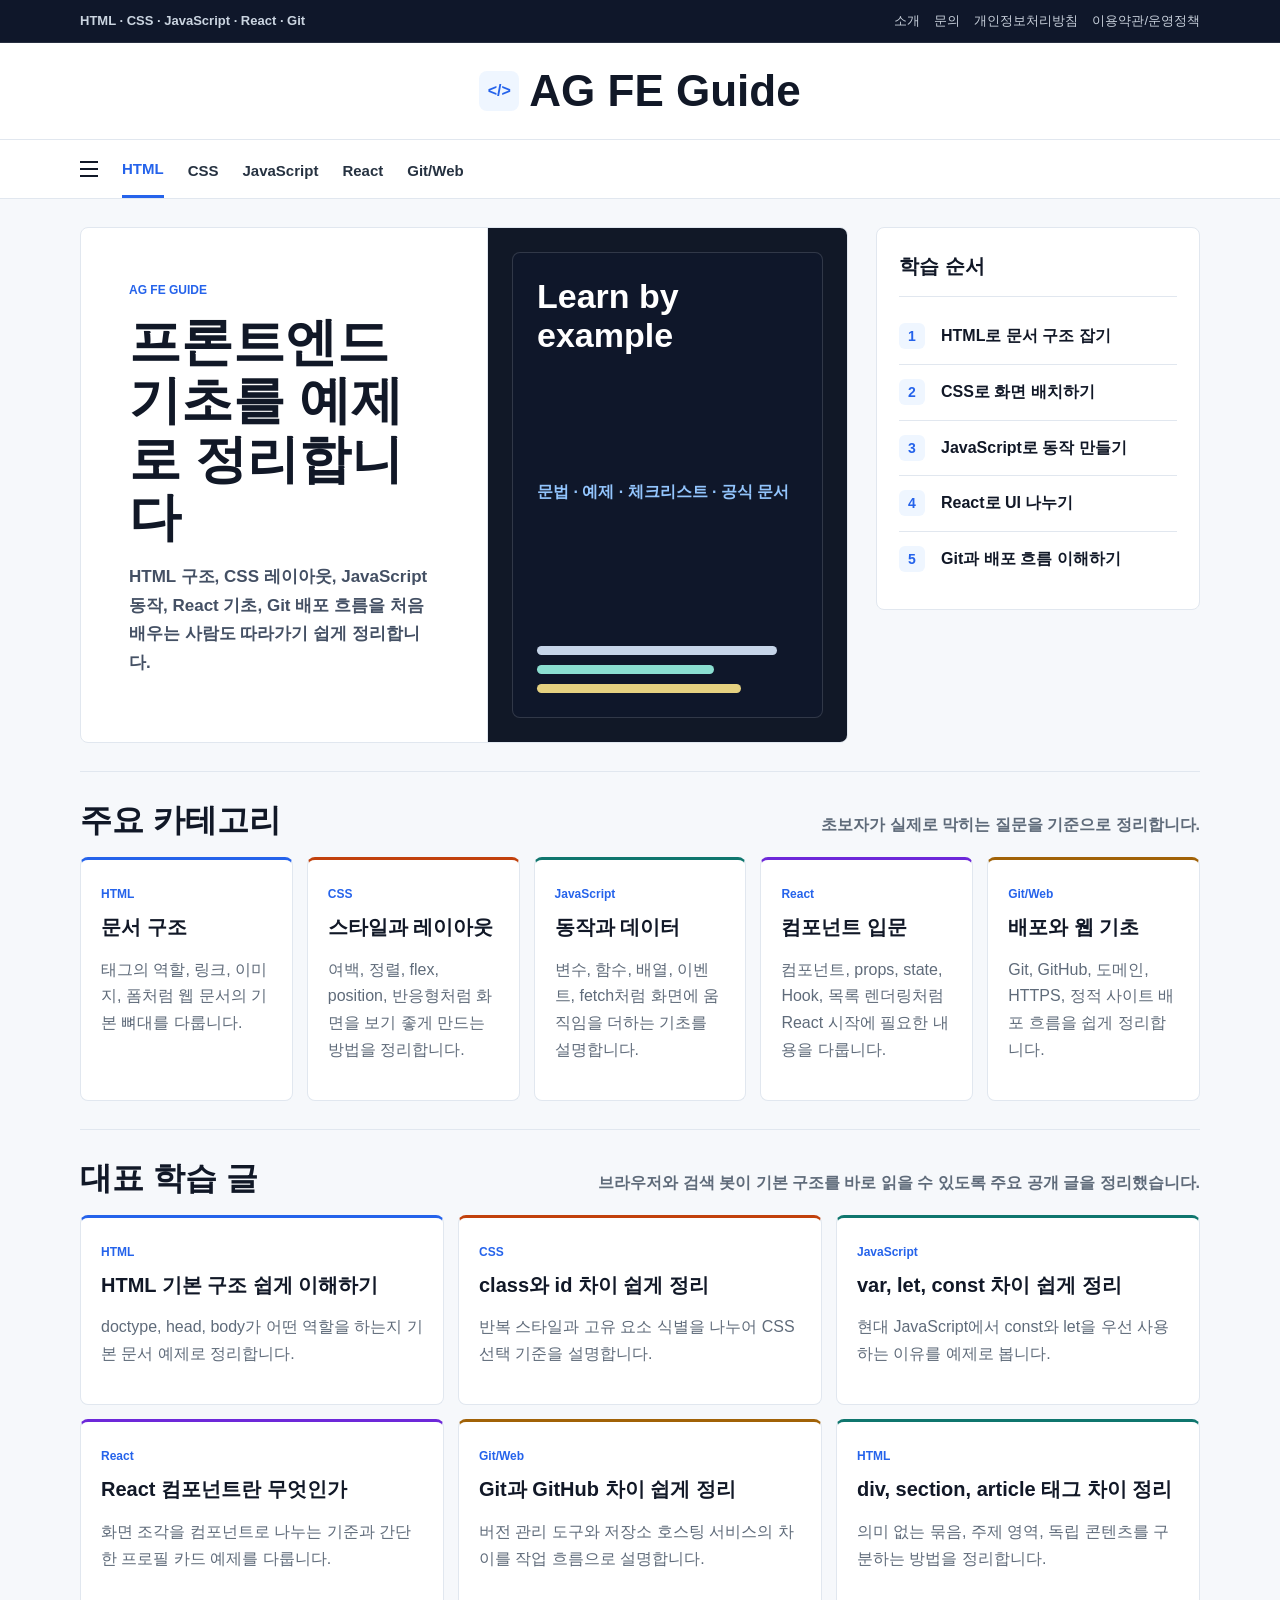
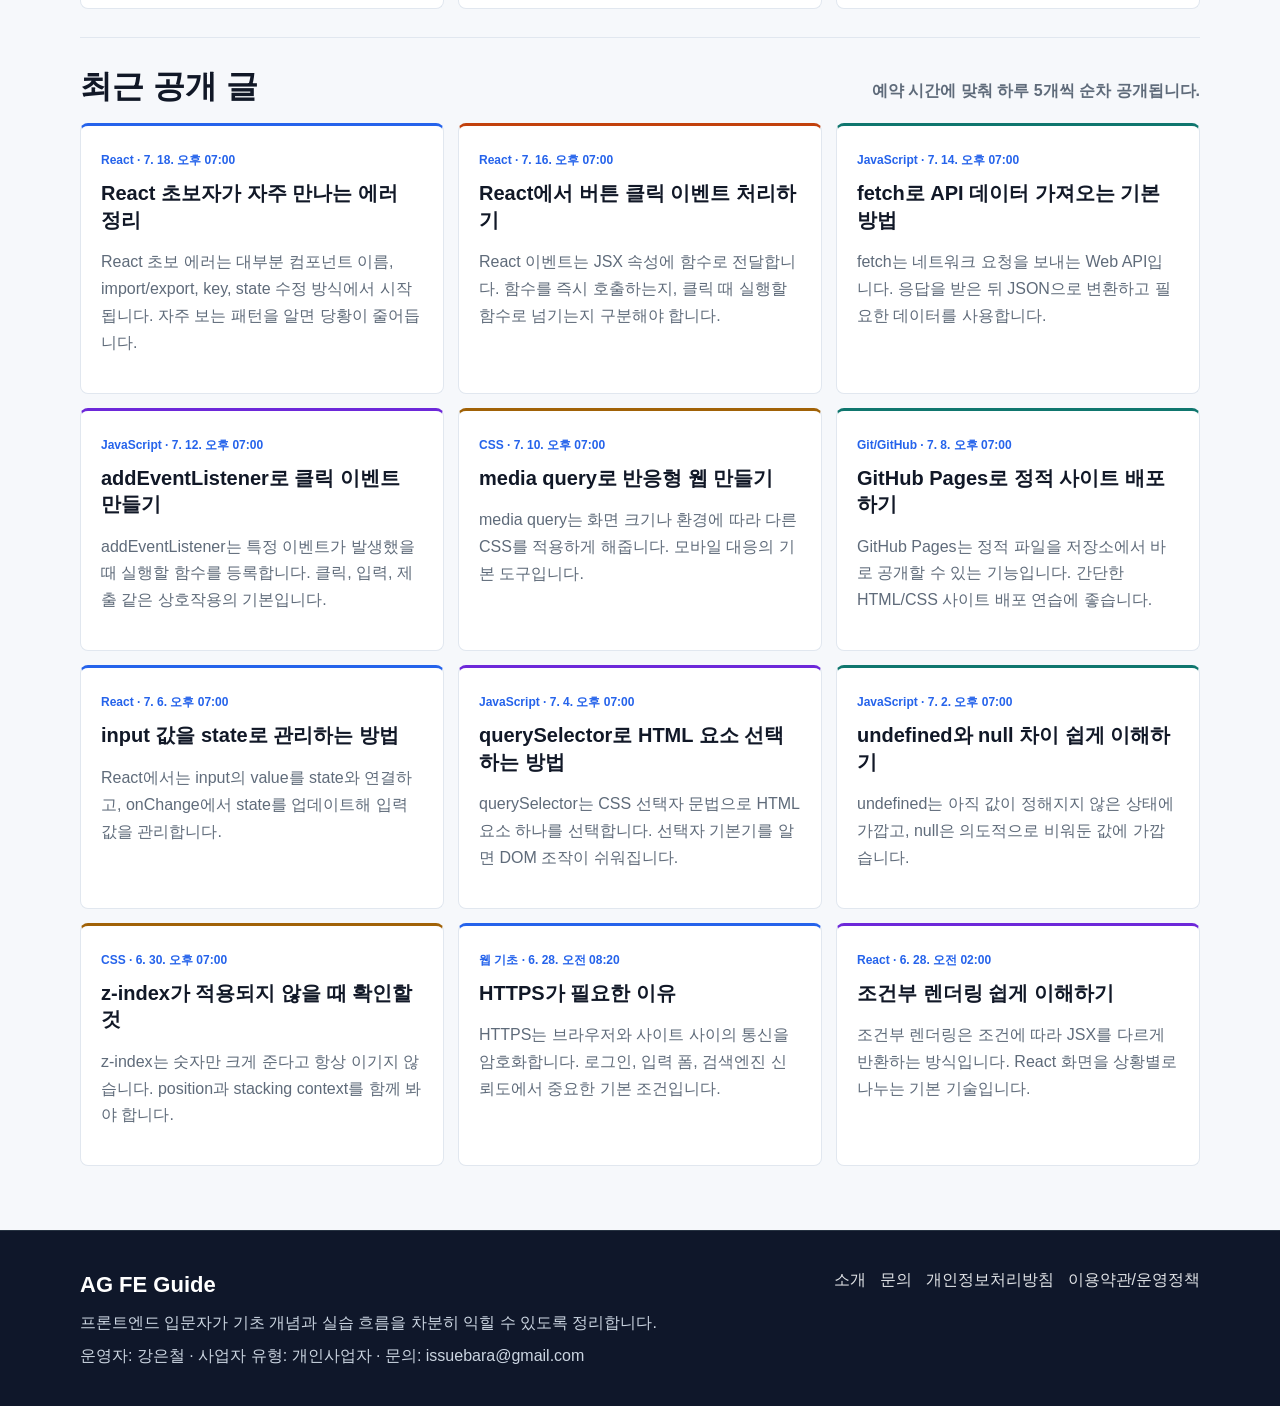
==== commit a0be1196: "Show terms policy label on homepage" ====
--- a/index.html
+++ b/index.html
@@ -15,7 +15,7 @@
         <a href="./about.html">소개</a>
         <a href="./contact.html">문의</a>
         <a href="./privacy.html">개인정보처리방침</a>
-        <a href="./terms.html">운영정책</a>
+        <a href="./terms.html">이용약관/운영정책</a>
       </nav>
     </div>
   </header>
@@ -45,11 +45,7 @@
         <div class="visual-card">
           <strong>Learn by example</strong>
           <span>문법 · 예제 · 체크리스트 · 공식 문서</span>
-          <div class="visual-lines">
-            <i></i>
-            <i></i>
-            <i></i>
-          </div>
+          <div class="visual-lines"><i></i><i></i><i></i></div>
         </div>
       </div>
     </section>
@@ -64,10 +60,7 @@
       </ol>
     </aside>
     <section class="section">
-      <div class="section-head">
-        <h2>주요 카테고리</h2>
-        <p>초보자가 실제로 막히는 질문을 기준으로 정리합니다.</p>
-      </div>
+      <div class="section-head"><h2>주요 카테고리</h2><p>초보자가 실제로 막히는 질문을 기준으로 정리합니다.</p></div>
       <div class="category-grid">
         <article class="category-card"><span class="meta">HTML</span><h3><a href="./category-documents.html">문서 구조</a></h3><p>태그의 역할, 링크, 이미지, 폼처럼 웹 문서의 기본 뼈대를 다룹니다.</p></article>
         <article class="category-card"><span class="meta">CSS</span><h3><a href="./category-account.html">스타일과 레이아웃</a></h3><p>여백, 정렬, flex, position, 반응형처럼 화면을 보기 좋게 만드는 방법을 정리합니다.</p></article>
@@ -77,10 +70,7 @@
       </div>
     </section>
     <section class="section static-articles" aria-labelledby="static-articles-title">
-      <div class="section-head">
-        <h2 id="static-articles-title">대표 학습 글</h2>
-        <p>브라우저와 검색 봇이 기본 구조를 바로 읽을 수 있도록 주요 공개 글을 정리했습니다.</p>
-      </div>
+      <div class="section-head"><h2 id="static-articles-title">대표 학습 글</h2><p>브라우저와 검색 봇이 기본 구조를 바로 읽을 수 있도록 주요 공개 글을 정리했습니다.</p></div>
       <div class="post-grid">
         <article class="post-card"><span class="meta">HTML</span><h3><a href="./post.html?slug=html-basic-structure">HTML 기본 구조 쉽게 이해하기</a></h3><p>doctype, head, body가 어떤 역할을 하는지 기본 문서 예제로 정리합니다.</p></article>
         <article class="post-card"><span class="meta">CSS</span><h3><a href="./post.html?slug=css-class-id-difference">class와 id 차이 쉽게 정리</a></h3><p>반복 스타일과 고유 요소 식별을 나누어 CSS 선택 기준을 설명합니다.</p></article>
@@ -90,29 +80,9 @@
         <article class="post-card"><span class="meta">HTML</span><h3><a href="./post.html?slug=html-div-section-article">div, section, article 태그 차이 정리</a></h3><p>의미 없는 묶음, 주제 영역, 독립 콘텐츠를 구분하는 방법을 정리합니다.</p></article>
       </div>
     </section>
-    <section class="section">
-      <div class="section-head">
-        <h2>최근 공개 글</h2>
-        <p>예약 시간에 맞춰 하루 5개씩 순차 공개됩니다.</p>
-      </div>
-      <div class="post-grid" data-post-list="latest"></div>
-    </section>
+    <section class="section"><div class="section-head"><h2>최근 공개 글</h2><p>예약 시간에 맞춰 하루 5개씩 순차 공개됩니다.</p></div><div class="post-grid" data-post-list="latest"></div></section>
   </main>
-  <footer class="footer">
-    <div class="container footer-inner">
-      <div>
-        <strong>AG FE Guide</strong>
-        <p>프론트엔드 입문자가 기초 개념과 실습 흐름을 차분히 익힐 수 있도록 정리합니다.</p>
-        <p>운영자: 강은철 · 사업자 유형: 개인사업자 · 문의: issuebara@gmail.com</p>
-      </div>
-      <nav aria-label="푸터 메뉴">
-        <a href="./about.html">소개</a>
-        <a href="./contact.html">문의</a>
-        <a href="./privacy.html">개인정보처리방침</a>
-        <a href="./terms.html">운영정책</a>
-      </nav>
-    </div>
-  </footer>
+  <footer class="footer"><div class="container footer-inner"><div><strong>AG FE Guide</strong><p>프론트엔드 입문자가 기초 개념과 실습 흐름을 차분히 익힐 수 있도록 정리합니다.</p><p>운영자: 강은철 · 사업자 유형: 개인사업자 · 문의: issuebara@gmail.com</p></div><nav aria-label="푸터 메뉴"><a href="./about.html">소개</a><a href="./contact.html">문의</a><a href="./privacy.html">개인정보처리방침</a><a href="./terms.html">이용약관/운영정책</a></nav></div></footer>
   <script src="./posts-data.js"></script>
   <script src="./schedule.js"></script>
 </body>
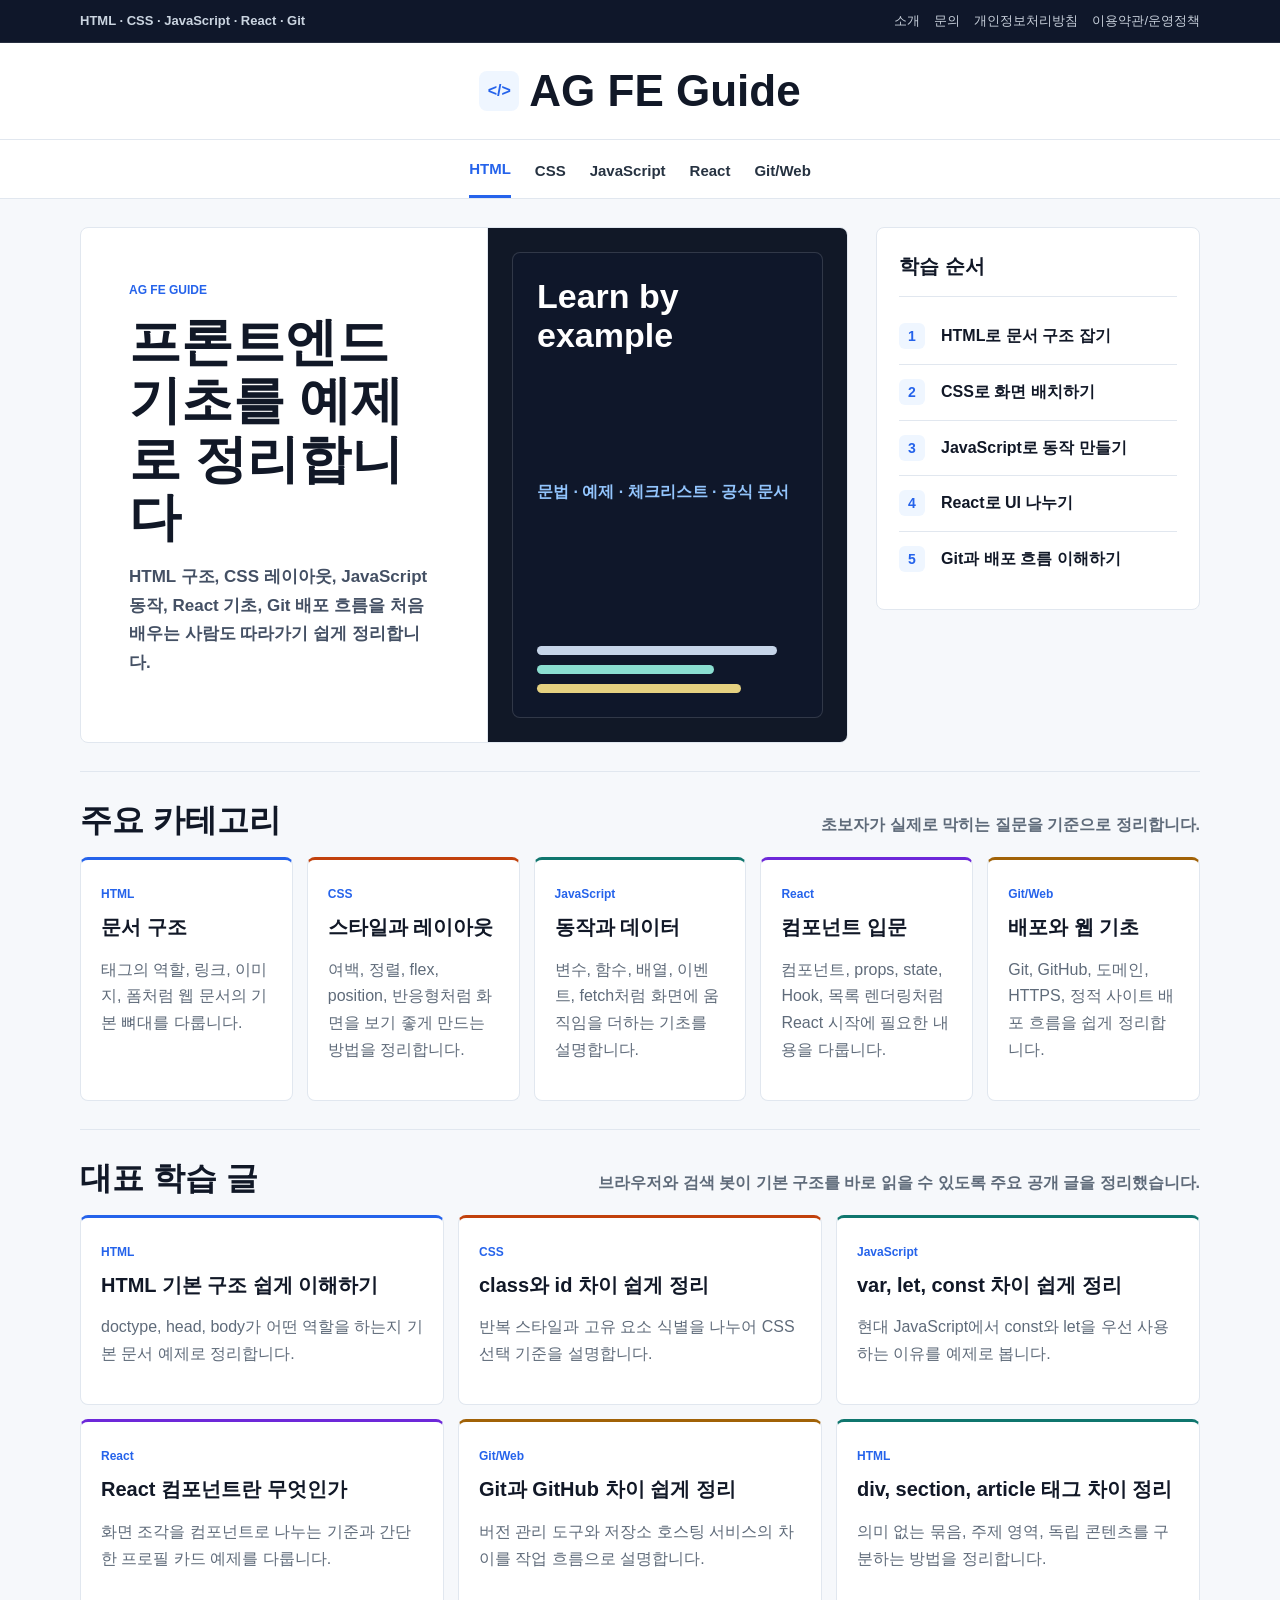
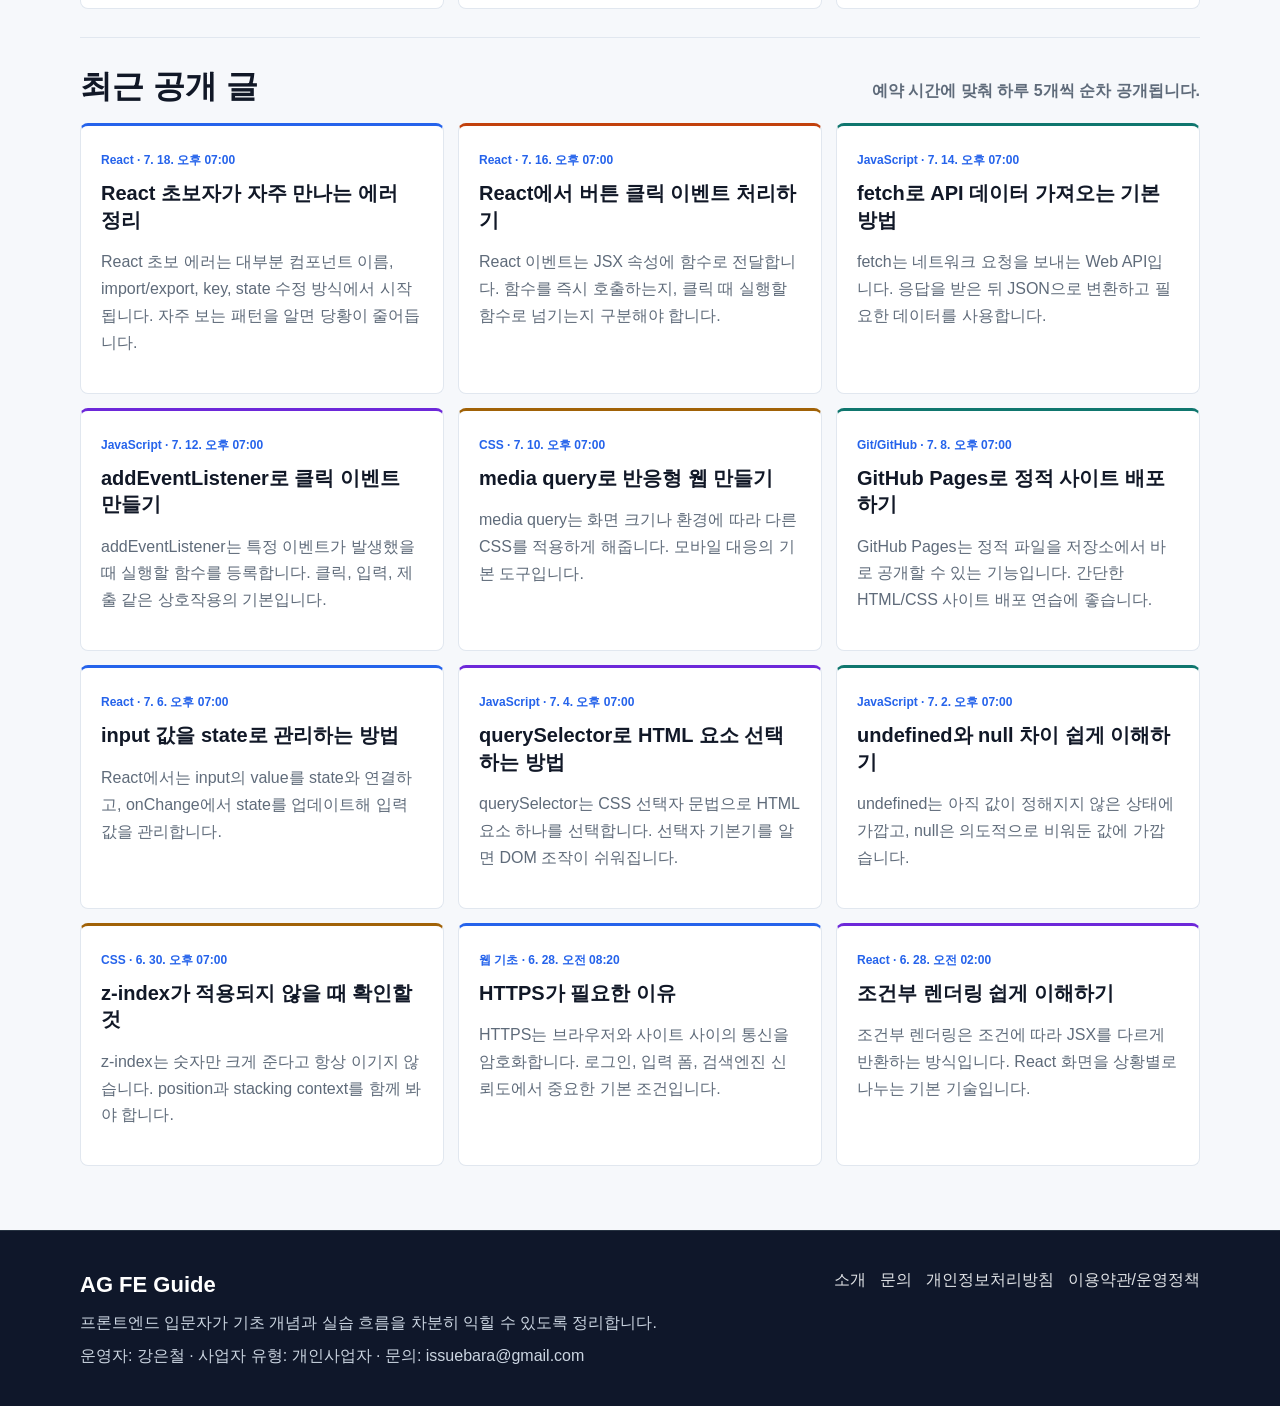
==== commit 6abee2c2: "Add AdSense verification to homepage" ====
--- a/index.html
+++ b/index.html
@@ -5,6 +5,8 @@
   <meta name="viewport" content="width=device-width, initial-scale=1">
   <title>AG FE Guide | 처음 배우는 프론트엔드 가이드</title>
   <meta name="description" content="HTML, CSS, JavaScript, React를 처음 배우는 사람을 위한 쉬운 프론트엔드 입문 가이드입니다.">
+  <meta name="google-adsense-account" content="ca-pub-4558482087323814">
+  <script async src="https://pagead2.googlesyndication.com/pagead/js/adsbygoogle.js?client=ca-pub-4558482087323814" crossorigin="anonymous"></script>
   <link rel="stylesheet" href="./styles.css">
 </head>
 <body>
--- a/styles.css
+++ b/styles.css
@@ -66,12 +66,8 @@
   border-bottom: 1px solid var(--line);
   backdrop-filter: blur(12px);
 }
-.category-inner { display: flex; min-height: 54px; align-items: center; gap: 24px; overflow-x: auto; }
-.menu-icon, .menu-icon::before, .menu-icon::after { display: block; width: 18px; height: 2px; background: var(--ink); }
-.menu-icon { position: relative; flex: 0 0 auto; }
-.menu-icon::before, .menu-icon::after { content: ""; position: absolute; left: 0; }
-.menu-icon::before { top: -7px; }
-.menu-icon::after { top: 7px; }
+.category-inner { display: flex; min-height: 54px; align-items: center; justify-content: center; gap: 24px; overflow-x: auto; }
+.menu-icon { display: none; }
 .category-inner a { flex: 0 0 auto; padding: 16px 0 14px; color: #263241; font-weight: 900; font-size: 15px; }
 .category-inner a:first-of-type { color: var(--blue); border-bottom: 3px solid var(--blue); }
 .home { display: grid; grid-template-columns: minmax(0, 1fr) 324px; gap: 28px; padding: 28px 0 64px; }
@@ -190,7 +186,7 @@
 @media (max-width: 640px) {
   .container, .page, .wide-page, .article-page { width: min(100% - 24px, 1120px); }
   .masthead { min-height: 84px; }
-  .category-inner { gap: 18px; }
+  .category-inner { justify-content: flex-start; gap: 18px; }
   .home { padding-top: 20px; }
   .hero-copy { padding: 24px; }
   .hero-copy h1, .page h1, .article-detail h1 { font-size: 32px; }
